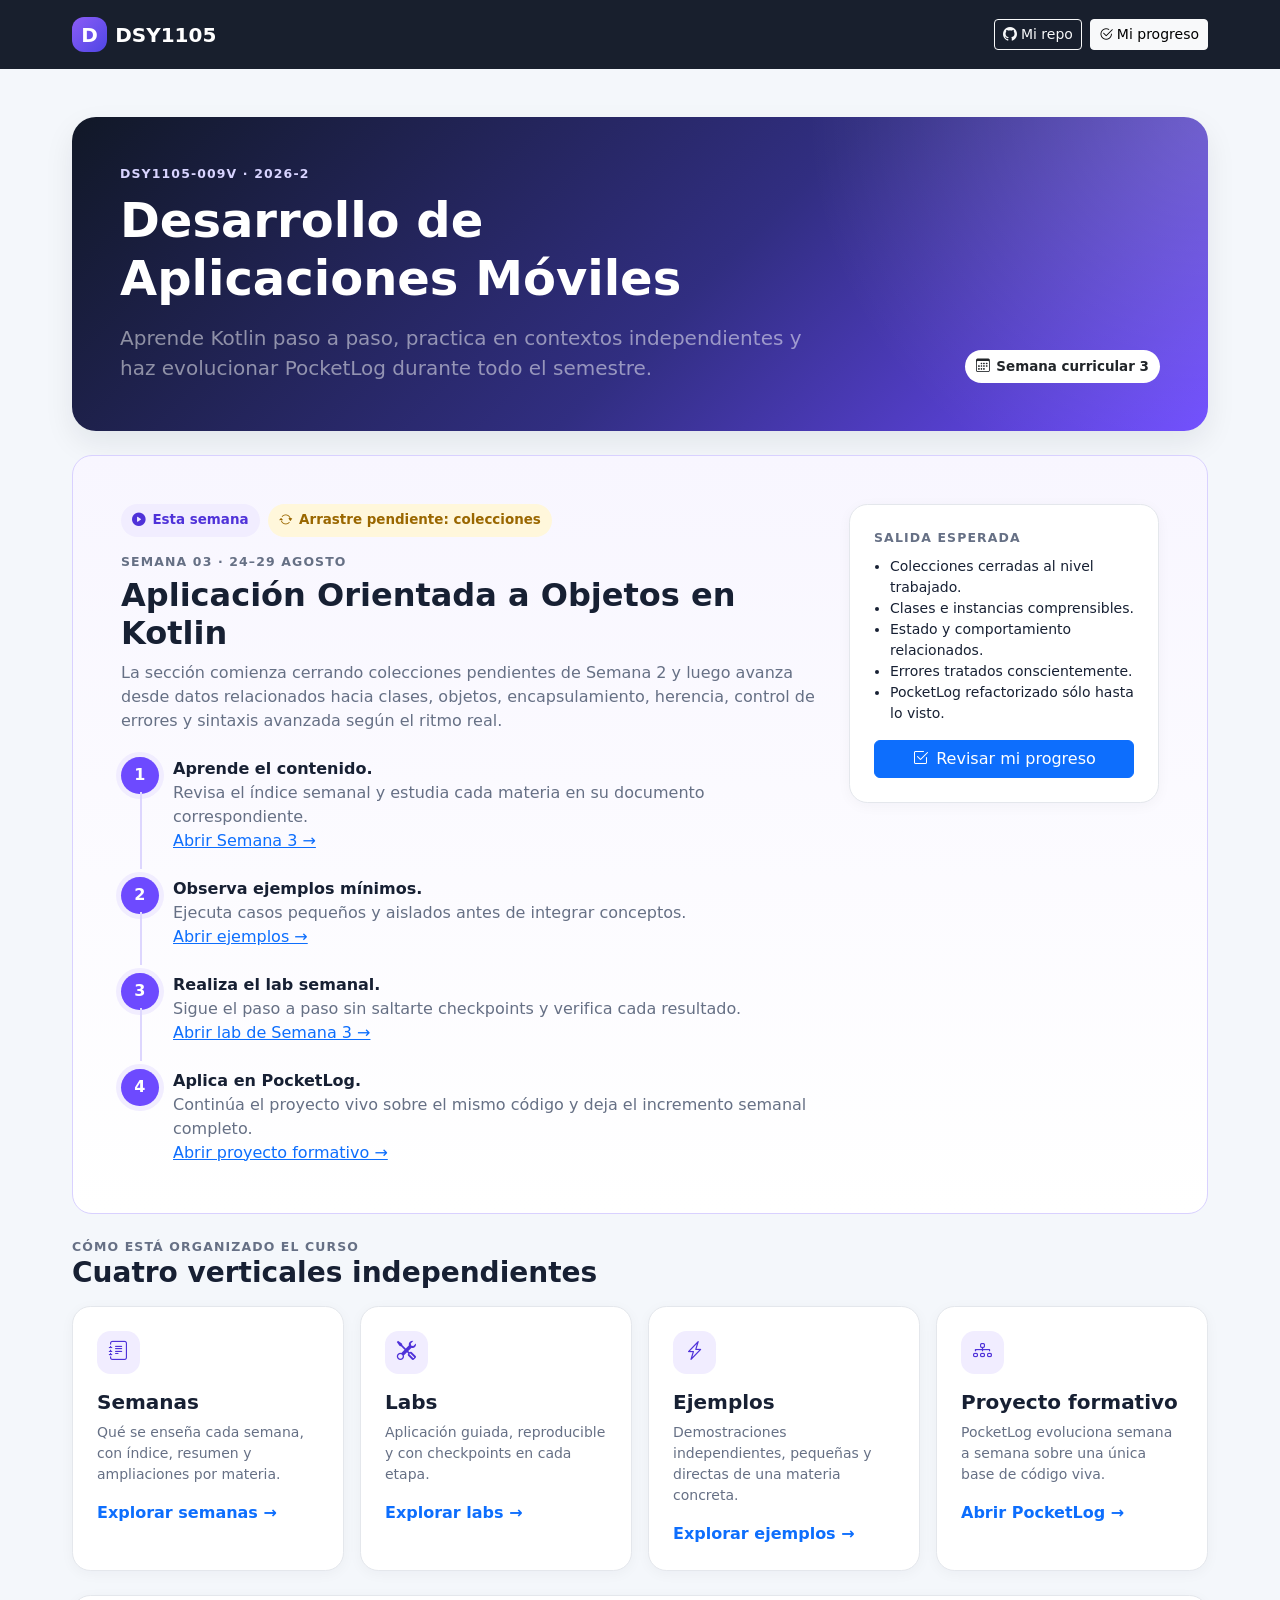
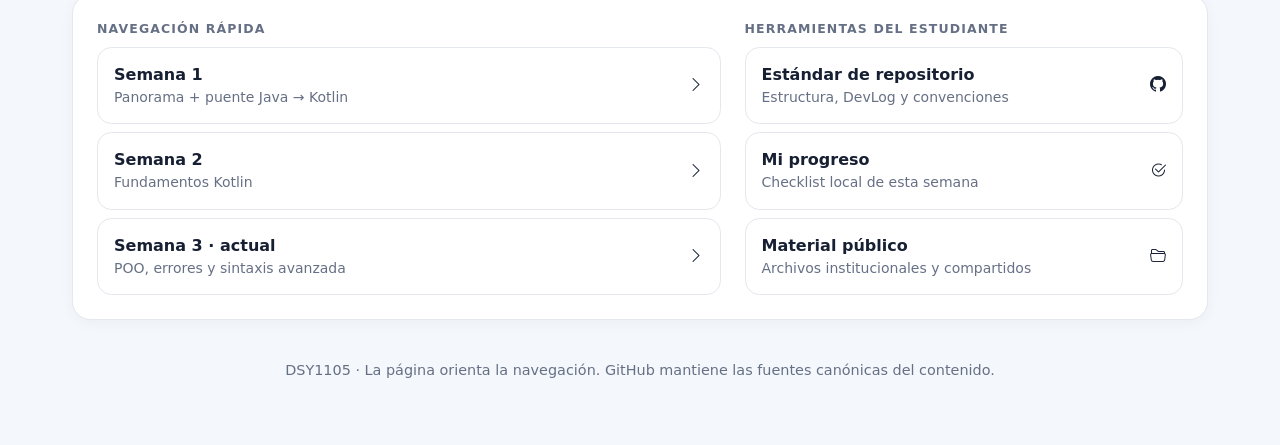
==== index.html @ f56bddeb "chore(pages): prepare static gh-pages deployment" ====
<!doctype html>
<html lang="es">
<head>
  <meta charset="utf-8">
  <meta name="viewport" content="width=device-width,initial-scale=1">
  <title>DSY1105 · Desarrollo de Aplicaciones Móviles</title>
  <link href="https://cdn.jsdelivr.net/npm/bootstrap@5.3.8/dist/css/bootstrap.min.css" rel="stylesheet">
  <link href="https://cdn.jsdelivr.net/npm/bootstrap-icons@1.11.3/font/bootstrap-icons.min.css" rel="stylesheet">
  <link href="styles.css" rel="stylesheet">
</head>
<body>
<nav class="navbar navbar-dark topbar sticky-top">
  <div class="container wrap py-1">
    <a class="navbar-brand d-flex align-items-center gap-2 fw-bold" href="index.html"><span class="brand-mark">D</span><span>DSY1105</span></a>
    <div class="d-flex gap-2">
      <a class="btn btn-sm btn-outline-light" href="repositorio-estudiante.html"><i class="bi bi-github me-1"></i>Mi repo</a>
      <a class="btn btn-sm btn-light" href="progreso.html"><i class="bi bi-check2-circle me-1"></i>Mi progreso</a>
    </div>
  </div>
</nav>
<main class="container wrap py-4 py-md-5">
  <section class="hero p-4 p-md-5 mb-4">
    <div class="eyebrow mb-2">DSY1105-009V · 2026-2</div>
    <div class="row align-items-end g-4">
      <div class="col-lg-8">
        <h1 class="display-5 fw-bold mb-3">Desarrollo de Aplicaciones Móviles</h1>
        <p class="lead text-white-50 mb-0">Aprende Kotlin paso a paso, practica en contextos independientes y haz evolucionar PocketLog durante todo el semestre.</p>
      </div>
      <div class="col-lg-4 text-lg-end">
        <span class="status-pill bg-white text-dark"><i class="bi bi-calendar3"></i>Semana curricular 3</span>
      </div>
    </div>
  </section>

  <section class="week-focus p-4 p-md-5 mb-4">
    <div class="d-flex flex-column flex-lg-row gap-4 justify-content-between">
      <div class="flex-grow-1">
        <div class="d-flex flex-wrap gap-2 mb-3">
          <span class="status-pill status-current"><i class="bi bi-play-circle-fill"></i>Esta semana</span>
          <span class="status-pill status-pending"><i class="bi bi-arrow-repeat"></i>Arrastre pendiente: colecciones</span>
        </div>
        <div class="eyebrow mb-1">Semana 03 · 24–29 agosto</div>
        <h2 class="h2 fw-bold">Aplicación Orientada a Objetos en Kotlin</h2>
        <p class="muted mb-4">La sección comienza cerrando colecciones pendientes de Semana 2 y luego avanza desde datos relacionados hacia clases, objetos, encapsulamiento, herencia, control de errores y sintaxis avanzada según el ritmo real.</p>

        <div class="d-grid gap-4">
          <div class="route-step"><span class="route-number">1</span><strong>Aprende el contenido.</strong><div class="muted">Revisa el índice semanal y estudia cada materia en su documento correspondiente.</div><a href="https://github.com/cmartinezs/DSY1105-DESARROLLO-APLICACIONES-MOVILES-2026-2/tree/master/semanas/semana-03">Abrir Semana 3 →</a></div>
          <div class="route-step"><span class="route-number">2</span><strong>Observa ejemplos mínimos.</strong><div class="muted">Ejecuta casos pequeños y aislados antes de integrar conceptos.</div><a href="https://github.com/cmartinezs/DSY1105-DESARROLLO-APLICACIONES-MOVILES-2026-2/tree/master/examples">Abrir ejemplos →</a></div>
          <div class="route-step"><span class="route-number">3</span><strong>Realiza el lab semanal.</strong><div class="muted">Sigue el paso a paso sin saltarte checkpoints y verifica cada resultado.</div><a href="https://github.com/cmartinezs/DSY1105-DESARROLLO-APLICACIONES-MOVILES-2026-2/tree/master/labs/semana-03-de-datos-a-objetos">Abrir lab de Semana 3 →</a></div>
          <div class="route-step"><span class="route-number">4</span><strong>Aplica en PocketLog.</strong><div class="muted">Continúa el proyecto vivo sobre el mismo código y deja el incremento semanal completo.</div><a href="https://github.com/cmartinezs/DSY1105-DESARROLLO-APLICACIONES-MOVILES-2026-2/tree/master/proyecto-formativo">Abrir proyecto formativo →</a></div>
        </div>
      </div>
      <aside class="surface p-3 p-md-4 align-self-start" style="min-width:min(100%,310px)">
        <div class="eyebrow mb-2">Salida esperada</div>
        <ul class="small ps-3 mb-3">
          <li>Colecciones cerradas al nivel trabajado.</li>
          <li>Clases e instancias comprensibles.</li>
          <li>Estado y comportamiento relacionados.</li>
          <li>Errores tratados conscientemente.</li>
          <li>PocketLog refactorizado sólo hasta lo visto.</li>
        </ul>
        <a class="btn btn-primary w-100" href="progreso.html"><i class="bi bi-check2-square me-2"></i>Revisar mi progreso</a>
      </aside>
    </div>
  </section>

  <section class="mb-4">
    <div class="d-flex justify-content-between align-items-end gap-3 mb-3">
      <div><div class="eyebrow">Cómo está organizado el curso</div><h2 class="h3 fw-bold mb-0">Cuatro verticales independientes</h2></div>
    </div>
    <div class="row g-3">
      <div class="col-md-6 col-xl-3"><article class="surface vertical-card p-4"><div class="icon-tile mb-3"><i class="bi bi-journal-text"></i></div><h3 class="h5 fw-bold">Semanas</h3><p class="muted small">Qué se enseña cada semana, con índice, resumen y ampliaciones por materia.</p><a class="stretched-link text-decoration-none fw-semibold" href="https://github.com/cmartinezs/DSY1105-DESARROLLO-APLICACIONES-MOVILES-2026-2/tree/master/semanas">Explorar semanas →</a></article></div>
      <div class="col-md-6 col-xl-3"><article class="surface vertical-card p-4"><div class="icon-tile mb-3"><i class="bi bi-tools"></i></div><h3 class="h5 fw-bold">Labs</h3><p class="muted small">Aplicación guiada, reproducible y con checkpoints en cada etapa.</p><a class="stretched-link text-decoration-none fw-semibold" href="https://github.com/cmartinezs/DSY1105-DESARROLLO-APLICACIONES-MOVILES-2026-2/tree/master/labs">Explorar labs →</a></article></div>
      <div class="col-md-6 col-xl-3"><article class="surface vertical-card p-4"><div class="icon-tile mb-3"><i class="bi bi-lightning-charge"></i></div><h3 class="h5 fw-bold">Ejemplos</h3><p class="muted small">Demostraciones independientes, pequeñas y directas de una materia concreta.</p><a class="stretched-link text-decoration-none fw-semibold" href="https://github.com/cmartinezs/DSY1105-DESARROLLO-APLICACIONES-MOVILES-2026-2/tree/master/examples">Explorar ejemplos →</a></article></div>
      <div class="col-md-6 col-xl-3"><article class="surface vertical-card p-4"><div class="icon-tile mb-3"><i class="bi bi-diagram-3"></i></div><h3 class="h5 fw-bold">Proyecto formativo</h3><p class="muted small">PocketLog evoluciona semana a semana sobre una única base de código viva.</p><a class="stretched-link text-decoration-none fw-semibold" href="https://github.com/cmartinezs/DSY1105-DESARROLLO-APLICACIONES-MOVILES-2026-2/tree/master/proyecto-formativo">Abrir PocketLog →</a></article></div>
    </div>
  </section>

  <section class="surface p-4 mb-4">
    <div class="row g-4">
      <div class="col-lg-7">
        <div class="eyebrow mb-2">Navegación rápida</div>
        <div class="d-grid gap-2">
          <a class="quick-link" href="https://github.com/cmartinezs/DSY1105-DESARROLLO-APLICACIONES-MOVILES-2026-2/tree/master/semanas/semana-01"><span><strong>Semana 1</strong><span class="muted d-block small">Panorama + puente Java → Kotlin</span></span><i class="bi bi-chevron-right"></i></a>
          <a class="quick-link" href="https://github.com/cmartinezs/DSY1105-DESARROLLO-APLICACIONES-MOVILES-2026-2/tree/master/semanas/semana-02"><span><strong>Semana 2</strong><span class="muted d-block small">Fundamentos Kotlin</span></span><i class="bi bi-chevron-right"></i></a>
          <a class="quick-link" href="https://github.com/cmartinezs/DSY1105-DESARROLLO-APLICACIONES-MOVILES-2026-2/tree/master/semanas/semana-03"><span><strong>Semana 3 · actual</strong><span class="muted d-block small">POO, errores y sintaxis avanzada</span></span><i class="bi bi-chevron-right"></i></a>
        </div>
      </div>
      <div class="col-lg-5">
        <div class="eyebrow mb-2">Herramientas del estudiante</div>
        <div class="d-grid gap-2">
          <a class="quick-link" href="repositorio-estudiante.html"><span><strong>Estándar de repositorio</strong><span class="muted d-block small">Estructura, DevLog y convenciones</span></span><i class="bi bi-github"></i></a>
          <a class="quick-link" href="progreso.html"><span><strong>Mi progreso</strong><span class="muted d-block small">Checklist local de esta semana</span></span><i class="bi bi-check2-circle"></i></a>
          <a class="quick-link" href="https://drive.google.com/drive/folders/1_Ew_IE0InqJbPY0Ggu8p0cHl4Avv3rYs?usp=sharing"><span><strong>Material público</strong><span class="muted d-block small">Archivos institucionales y compartidos</span></span><i class="bi bi-folder2-open"></i></a>
        </div>
      </div>
    </div>
  </section>

  <footer class="text-center footer-note py-3">DSY1105 · La página orienta la navegación. GitHub mantiene las fuentes canónicas del contenido.</footer>
</main>
</body>
</html>
---- styles.css ----
:root{--bg:#f4f7fb;--surface:#ffffff;--surface-soft:#f8fafc;--text:#172033;--muted:#667085;--border:#e4e7ec;--primary:#6d4aff;--primary-2:#4f32d9;--primary-soft:#f1edff;--success:#16794b;--success-soft:#eaf8f1;--warning:#9a6700;--warning-soft:#fff7db;--dark:#111827;--shadow:0 12px 30px rgba(15,23,42,.08)}*{box-sizing:border-box}body{background:var(--bg);color:var(--text);font-family:Inter,system-ui,-apple-system,BlinkMacSystemFont,"Segoe UI",sans-serif}.wrap{max-width:1160px}.topbar{background:rgba(17,24,39,.97);backdrop-filter:blur(12px)}.brand-mark{width:2.2rem;height:2.2rem;border-radius:.75rem;display:inline-grid;place-items:center;background:linear-gradient(135deg,#8b5cf6,#4f46e5);font-weight:800}.hero{background:radial-gradient(circle at top right,rgba(255,255,255,.18),transparent 34%),linear-gradient(135deg,#111827 0%,#312e81 55%,#6d4aff 100%);color:#fff;border-radius:1.5rem;box-shadow:var(--shadow);overflow:hidden}.hero .eyebrow{color:#d8d4ff}.eyebrow{font-size:.78rem;letter-spacing:.09em;text-transform:uppercase;font-weight:800;color:var(--muted)}.muted{color:var(--muted)}.surface{background:var(--surface);border:1px solid var(--border);border-radius:1.15rem;box-shadow:0 3px 14px rgba(15,23,42,.04)}.surface-soft{background:var(--surface-soft);border:1px solid var(--border);border-radius:1rem}.week-focus{border:1px solid #d9d1ff;background:linear-gradient(180deg,#f8f6ff,#fff);border-radius:1.25rem}.status-pill{display:inline-flex;align-items:center;gap:.45rem;border-radius:999px;padding:.4rem .7rem;font-weight:700;font-size:.84rem}.status-current{background:var(--primary-soft);color:var(--primary-2)}.status-ok{background:var(--success-soft);color:var(--success)}.status-pending{background:var(--warning-soft);color:var(--warning)}.vertical-card{height:100%;transition:transform .18s ease,box-shadow .18s ease,border-color .18s ease}.vertical-card:hover{transform:translateY(-3px);box-shadow:var(--shadow);border-color:#cfc6ff}.icon-tile{width:2.7rem;height:2.7rem;border-radius:.85rem;display:grid;place-items:center;background:var(--primary-soft);color:var(--primary-2);font-size:1.2rem}.route-step{position:relative;padding-left:3.25rem}.route-step:not(:last-child):after{content:"";position:absolute;left:1.17rem;top:2.2rem;bottom:-1rem;width:2px;background:#ddd6fe}.route-number{position:absolute;left:0;top:0;width:2.35rem;height:2.35rem;border-radius:50%;display:grid;place-items:center;background:var(--primary);color:#fff;font-weight:800;box-shadow:0 0 0 5px var(--primary-soft)}.quick-link{display:flex;align-items:center;justify-content:space-between;gap:1rem;padding:.95rem 1rem;border:1px solid var(--border);border-radius:.9rem;text-decoration:none;color:var(--text);background:#fff}.quick-link:hover{border-color:#cfc6ff;background:#fbfaff;color:var(--primary-2)}.nav-pills .nav-link{color:#475467;font-weight:700;border-radius:.8rem}.nav-pills .nav-link.active{background:var(--primary)}.accordion-button:not(.collapsed){background:var(--primary-soft);color:var(--primary-2);box-shadow:none}.accordion-button:focus{box-shadow:0 0 0 .2rem rgba(109,74,255,.12)}.tree{background:#111827;color:#e5e7eb;border-radius:1rem;padding:1rem;overflow:auto}.callout{border-left:4px solid var(--primary);background:var(--primary-soft);border-radius:.75rem;padding:1rem}.item{border:1px solid var(--border);border-radius:.9rem;background:#fff}.item.done{opacity:.72}.item.done label{text-decoration:line-through}.progress{height:1rem}.footer-note{font-size:.9rem;color:var(--muted)}@media(max-width:767.98px){.hero{border-radius:1.1rem}.route-step{padding-left:2.85rem}.route-number{width:2.1rem;height:2.1rem}.topbar .navbar-brand{font-size:1rem}}
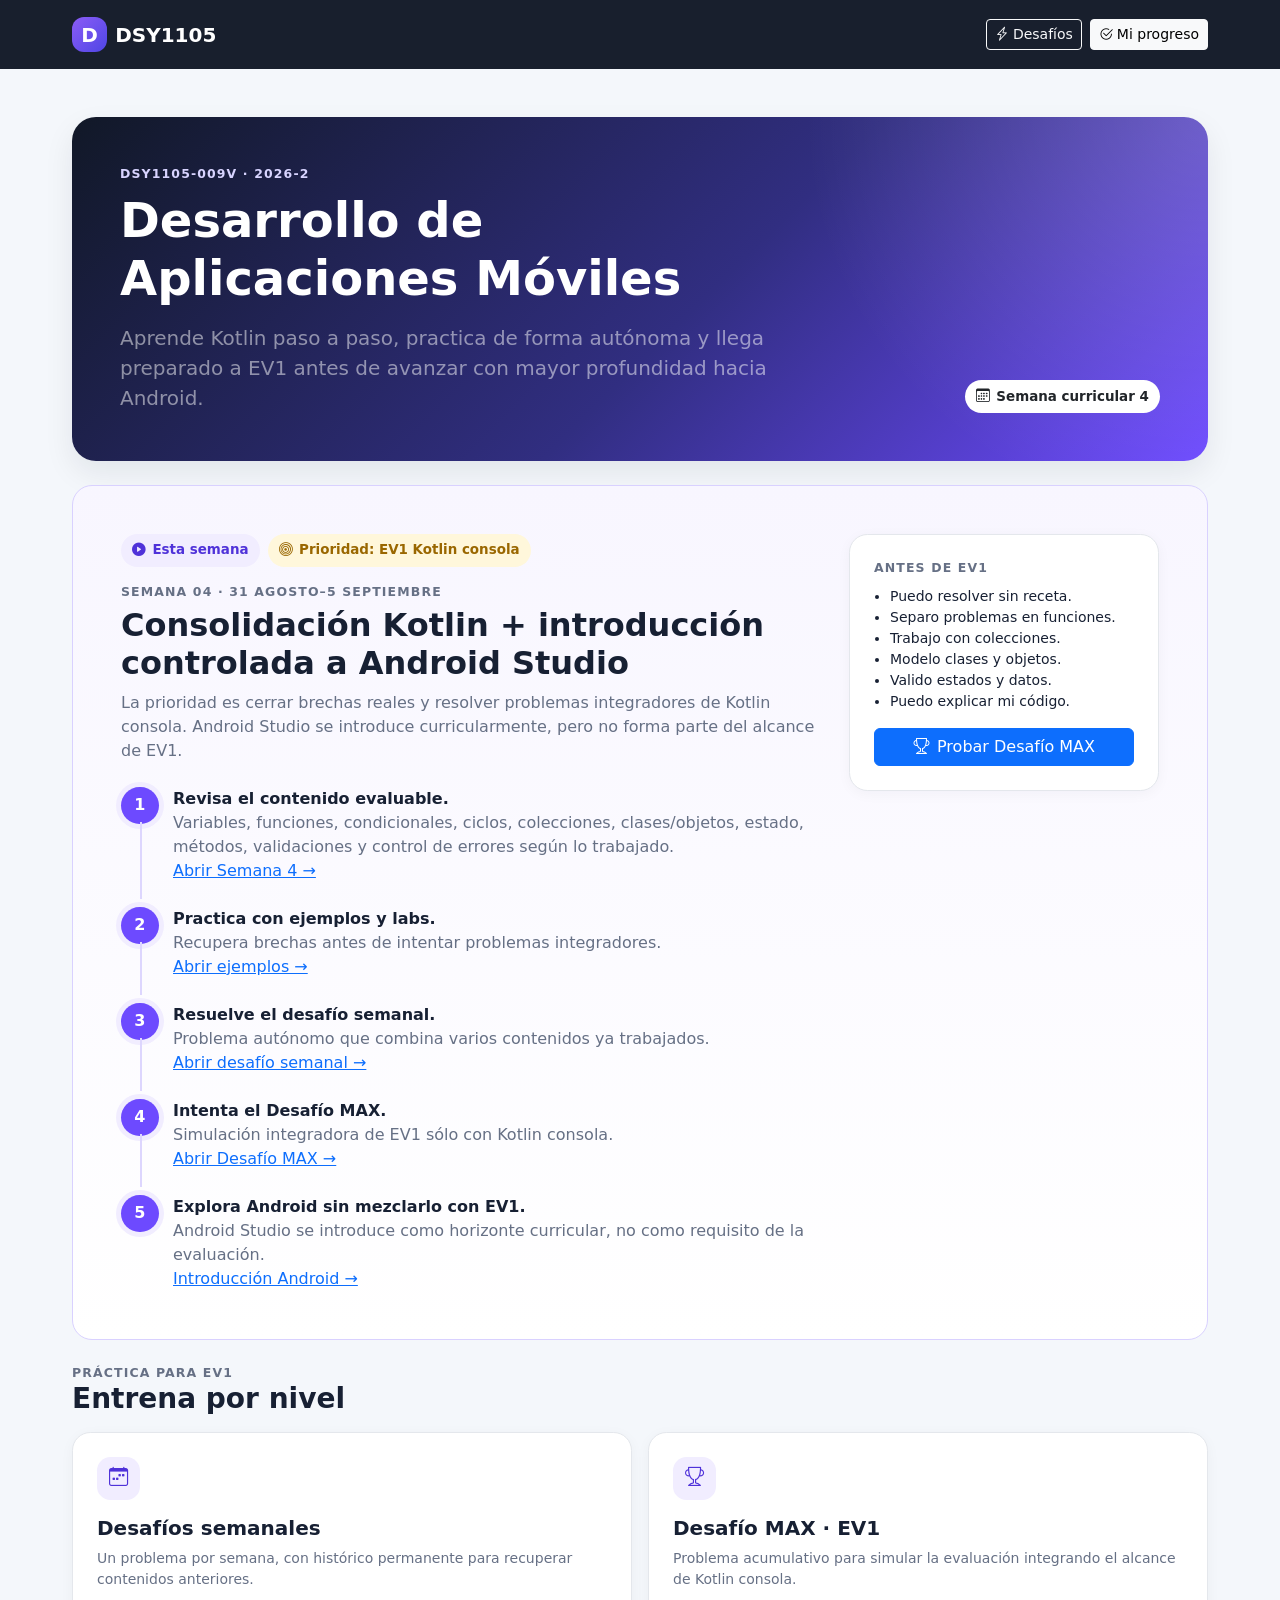
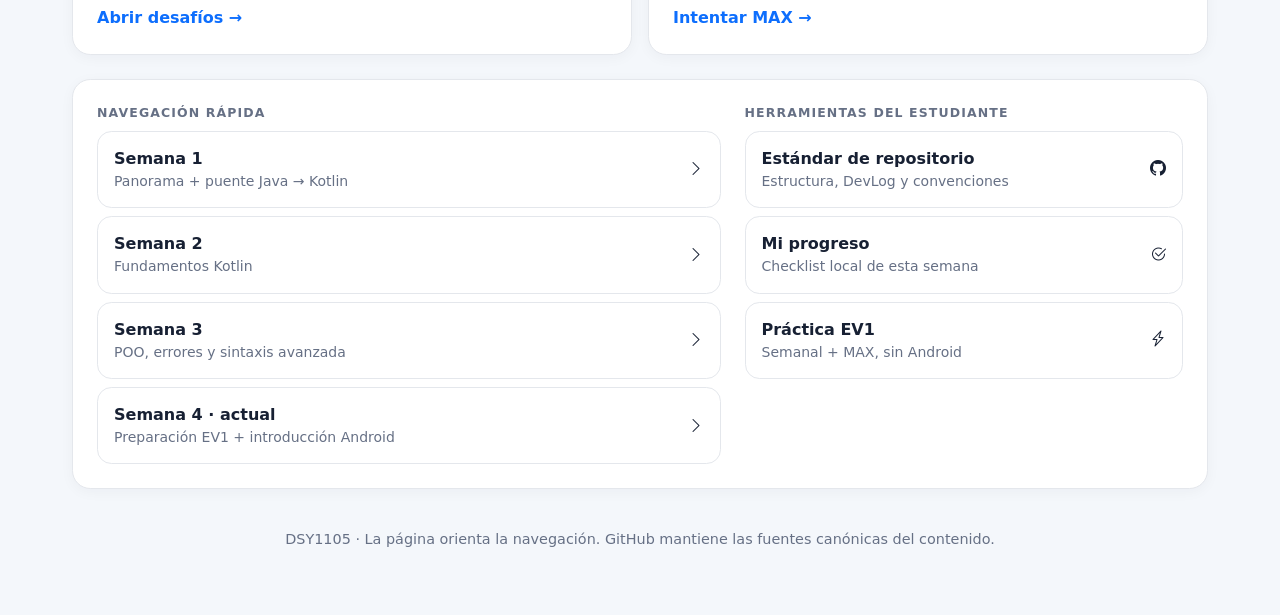
==== commit a11c0817: "feat(pages): actualizar Semana 4 y acceso a desafíos EV1" ====
--- a/index.html
+++ b/index.html
@@ -9,95 +9,14 @@
   <link href="styles.css" rel="stylesheet">
 </head>
 <body>
-<nav class="navbar navbar-dark topbar sticky-top">
-  <div class="container wrap py-1">
-    <a class="navbar-brand d-flex align-items-center gap-2 fw-bold" href="index.html"><span class="brand-mark">D</span><span>DSY1105</span></a>
-    <div class="d-flex gap-2">
-      <a class="btn btn-sm btn-outline-light" href="repositorio-estudiante.html"><i class="bi bi-github me-1"></i>Mi repo</a>
-      <a class="btn btn-sm btn-light" href="progreso.html"><i class="bi bi-check2-circle me-1"></i>Mi progreso</a>
-    </div>
-  </div>
-</nav>
+<nav class="navbar navbar-dark topbar sticky-top"><div class="container wrap py-1"><a class="navbar-brand d-flex align-items-center gap-2 fw-bold" href="index.html"><span class="brand-mark">D</span><span>DSY1105</span></a><div class="d-flex gap-2"><a class="btn btn-sm btn-outline-light" href="desafio-semanal.html"><i class="bi bi-lightning-charge me-1"></i>Desafíos</a><a class="btn btn-sm btn-light" href="progreso.html"><i class="bi bi-check2-circle me-1"></i>Mi progreso</a></div></div></nav>
 <main class="container wrap py-4 py-md-5">
-  <section class="hero p-4 p-md-5 mb-4">
-    <div class="eyebrow mb-2">DSY1105-009V · 2026-2</div>
-    <div class="row align-items-end g-4">
-      <div class="col-lg-8">
-        <h1 class="display-5 fw-bold mb-3">Desarrollo de Aplicaciones Móviles</h1>
-        <p class="lead text-white-50 mb-0">Aprende Kotlin paso a paso, practica en contextos independientes y haz evolucionar PocketLog durante todo el semestre.</p>
-      </div>
-      <div class="col-lg-4 text-lg-end">
-        <span class="status-pill bg-white text-dark"><i class="bi bi-calendar3"></i>Semana curricular 3</span>
-      </div>
-    </div>
-  </section>
+  <section class="hero p-4 p-md-5 mb-4"><div class="eyebrow mb-2">DSY1105-009V · 2026-2</div><div class="row align-items-end g-4"><div class="col-lg-8"><h1 class="display-5 fw-bold mb-3">Desarrollo de Aplicaciones Móviles</h1><p class="lead text-white-50 mb-0">Aprende Kotlin paso a paso, practica de forma autónoma y llega preparado a EV1 antes de avanzar con mayor profundidad hacia Android.</p></div><div class="col-lg-4 text-lg-end"><span class="status-pill bg-white text-dark"><i class="bi bi-calendar3"></i>Semana curricular 4</span></div></div></section>
 
-  <section class="week-focus p-4 p-md-5 mb-4">
-    <div class="d-flex flex-column flex-lg-row gap-4 justify-content-between">
-      <div class="flex-grow-1">
-        <div class="d-flex flex-wrap gap-2 mb-3">
-          <span class="status-pill status-current"><i class="bi bi-play-circle-fill"></i>Esta semana</span>
-          <span class="status-pill status-pending"><i class="bi bi-arrow-repeat"></i>Arrastre pendiente: colecciones</span>
-        </div>
-        <div class="eyebrow mb-1">Semana 03 · 24–29 agosto</div>
-        <h2 class="h2 fw-bold">Aplicación Orientada a Objetos en Kotlin</h2>
-        <p class="muted mb-4">La sección comienza cerrando colecciones pendientes de Semana 2 y luego avanza desde datos relacionados hacia clases, objetos, encapsulamiento, herencia, control de errores y sintaxis avanzada según el ritmo real.</p>
+  <section class="week-focus p-4 p-md-5 mb-4"><div class="d-flex flex-column flex-lg-row gap-4 justify-content-between"><div class="flex-grow-1"><div class="d-flex flex-wrap gap-2 mb-3"><span class="status-pill status-current"><i class="bi bi-play-circle-fill"></i>Esta semana</span><span class="status-pill status-pending"><i class="bi bi-bullseye"></i>Prioridad: EV1 Kotlin consola</span></div><div class="eyebrow mb-1">Semana 04 · 31 agosto–5 septiembre</div><h2 class="h2 fw-bold">Consolidación Kotlin + introducción controlada a Android Studio</h2><p class="muted mb-4">La prioridad es cerrar brechas reales y resolver problemas integradores de Kotlin consola. Android Studio se introduce curricularmente, pero no forma parte del alcance de EV1.</p><div class="d-grid gap-4"><div class="route-step"><span class="route-number">1</span><strong>Revisa el contenido evaluable.</strong><div class="muted">Variables, funciones, condicionales, ciclos, colecciones, clases/objetos, estado, métodos, validaciones y control de errores según lo trabajado.</div><a href="https://github.com/cmartinezs/DSY1105-DESARROLLO-APLICACIONES-MOVILES-2026-2/tree/master/semanas/semana-04">Abrir Semana 4 →</a></div><div class="route-step"><span class="route-number">2</span><strong>Practica con ejemplos y labs.</strong><div class="muted">Recupera brechas antes de intentar problemas integradores.</div><a href="https://github.com/cmartinezs/DSY1105-DESARROLLO-APLICACIONES-MOVILES-2026-2/tree/master/examples">Abrir ejemplos →</a></div><div class="route-step"><span class="route-number">3</span><strong>Resuelve el desafío semanal.</strong><div class="muted">Problema autónomo que combina varios contenidos ya trabajados.</div><a href="desafio-semanal.html">Abrir desafío semanal →</a></div><div class="route-step"><span class="route-number">4</span><strong>Intenta el Desafío MAX.</strong><div class="muted">Simulación integradora de EV1 sólo con Kotlin consola.</div><a href="desafio-max.html">Abrir Desafío MAX →</a></div><div class="route-step"><span class="route-number">5</span><strong>Explora Android sin mezclarlo con EV1.</strong><div class="muted">Android Studio se introduce como horizonte curricular, no como requisito de la evaluación.</div><a href="https://github.com/cmartinezs/DSY1105-DESARROLLO-APLICACIONES-MOVILES-2026-2/blob/master/semanas/semana-04/01-android-studio.md">Introducción Android →</a></div></div></div><aside class="surface p-3 p-md-4 align-self-start" style="min-width:min(100%,310px)"><div class="eyebrow mb-2">Antes de EV1</div><ul class="small ps-3 mb-3"><li>Puedo resolver sin receta.</li><li>Separo problemas en funciones.</li><li>Trabajo con colecciones.</li><li>Modelo clases y objetos.</li><li>Valido estados y datos.</li><li>Puedo explicar mi código.</li></ul><a class="btn btn-primary w-100" href="desafio-max.html"><i class="bi bi-trophy me-2"></i>Probar Desafío MAX</a></aside></div></section>
 
-        <div class="d-grid gap-4">
-          <div class="route-step"><span class="route-number">1</span><strong>Aprende el contenido.</strong><div class="muted">Revisa el índice semanal y estudia cada materia en su documento correspondiente.</div><a href="https://github.com/cmartinezs/DSY1105-DESARROLLO-APLICACIONES-MOVILES-2026-2/tree/master/semanas/semana-03">Abrir Semana 3 →</a></div>
-          <div class="route-step"><span class="route-number">2</span><strong>Observa ejemplos mínimos.</strong><div class="muted">Ejecuta casos pequeños y aislados antes de integrar conceptos.</div><a href="https://github.com/cmartinezs/DSY1105-DESARROLLO-APLICACIONES-MOVILES-2026-2/tree/master/examples">Abrir ejemplos →</a></div>
-          <div class="route-step"><span class="route-number">3</span><strong>Realiza el lab semanal.</strong><div class="muted">Sigue el paso a paso sin saltarte checkpoints y verifica cada resultado.</div><a href="https://github.com/cmartinezs/DSY1105-DESARROLLO-APLICACIONES-MOVILES-2026-2/tree/master/labs/semana-03-de-datos-a-objetos">Abrir lab de Semana 3 →</a></div>
-          <div class="route-step"><span class="route-number">4</span><strong>Aplica en PocketLog.</strong><div class="muted">Continúa el proyecto vivo sobre el mismo código y deja el incremento semanal completo.</div><a href="https://github.com/cmartinezs/DSY1105-DESARROLLO-APLICACIONES-MOVILES-2026-2/tree/master/proyecto-formativo">Abrir proyecto formativo →</a></div>
-        </div>
-      </div>
-      <aside class="surface p-3 p-md-4 align-self-start" style="min-width:min(100%,310px)">
-        <div class="eyebrow mb-2">Salida esperada</div>
-        <ul class="small ps-3 mb-3">
-          <li>Colecciones cerradas al nivel trabajado.</li>
-          <li>Clases e instancias comprensibles.</li>
-          <li>Estado y comportamiento relacionados.</li>
-          <li>Errores tratados conscientemente.</li>
-          <li>PocketLog refactorizado sólo hasta lo visto.</li>
-        </ul>
-        <a class="btn btn-primary w-100" href="progreso.html"><i class="bi bi-check2-square me-2"></i>Revisar mi progreso</a>
-      </aside>
-    </div>
-  </section>
+  <section class="mb-4"><div class="d-flex justify-content-between align-items-end gap-3 mb-3"><div><div class="eyebrow">Práctica para EV1</div><h2 class="h3 fw-bold mb-0">Entrena por nivel</h2></div></div><div class="row g-3"><div class="col-md-6"><article class="surface vertical-card p-4"><div class="icon-tile mb-3"><i class="bi bi-calendar-week"></i></div><h3 class="h5 fw-bold">Desafíos semanales</h3><p class="muted small">Un problema por semana, con histórico permanente para recuperar contenidos anteriores.</p><a class="stretched-link text-decoration-none fw-semibold" href="desafio-semanal.html">Abrir desafíos →</a></article></div><div class="col-md-6"><article class="surface vertical-card p-4"><div class="icon-tile mb-3"><i class="bi bi-trophy"></i></div><h3 class="h5 fw-bold">Desafío MAX · EV1</h3><p class="muted small">Problema acumulativo para simular la evaluación integrando el alcance de Kotlin consola.</p><a class="stretched-link text-decoration-none fw-semibold" href="desafio-max.html">Intentar MAX →</a></article></div></div></section>
 
-  <section class="mb-4">
-    <div class="d-flex justify-content-between align-items-end gap-3 mb-3">
-      <div><div class="eyebrow">Cómo está organizado el curso</div><h2 class="h3 fw-bold mb-0">Cuatro verticales independientes</h2></div>
-    </div>
-    <div class="row g-3">
-      <div class="col-md-6 col-xl-3"><article class="surface vertical-card p-4"><div class="icon-tile mb-3"><i class="bi bi-journal-text"></i></div><h3 class="h5 fw-bold">Semanas</h3><p class="muted small">Qué se enseña cada semana, con índice, resumen y ampliaciones por materia.</p><a class="stretched-link text-decoration-none fw-semibold" href="https://github.com/cmartinezs/DSY1105-DESARROLLO-APLICACIONES-MOVILES-2026-2/tree/master/semanas">Explorar semanas →</a></article></div>
-      <div class="col-md-6 col-xl-3"><article class="surface vertical-card p-4"><div class="icon-tile mb-3"><i class="bi bi-tools"></i></div><h3 class="h5 fw-bold">Labs</h3><p class="muted small">Aplicación guiada, reproducible y con checkpoints en cada etapa.</p><a class="stretched-link text-decoration-none fw-semibold" href="https://github.com/cmartinezs/DSY1105-DESARROLLO-APLICACIONES-MOVILES-2026-2/tree/master/labs">Explorar labs →</a></article></div>
-      <div class="col-md-6 col-xl-3"><article class="surface vertical-card p-4"><div class="icon-tile mb-3"><i class="bi bi-lightning-charge"></i></div><h3 class="h5 fw-bold">Ejemplos</h3><p class="muted small">Demostraciones independientes, pequeñas y directas de una materia concreta.</p><a class="stretched-link text-decoration-none fw-semibold" href="https://github.com/cmartinezs/DSY1105-DESARROLLO-APLICACIONES-MOVILES-2026-2/tree/master/examples">Explorar ejemplos →</a></article></div>
-      <div class="col-md-6 col-xl-3"><article class="surface vertical-card p-4"><div class="icon-tile mb-3"><i class="bi bi-diagram-3"></i></div><h3 class="h5 fw-bold">Proyecto formativo</h3><p class="muted small">PocketLog evoluciona semana a semana sobre una única base de código viva.</p><a class="stretched-link text-decoration-none fw-semibold" href="https://github.com/cmartinezs/DSY1105-DESARROLLO-APLICACIONES-MOVILES-2026-2/tree/master/proyecto-formativo">Abrir PocketLog →</a></article></div>
-    </div>
-  </section>
-
-  <section class="surface p-4 mb-4">
-    <div class="row g-4">
-      <div class="col-lg-7">
-        <div class="eyebrow mb-2">Navegación rápida</div>
-        <div class="d-grid gap-2">
-          <a class="quick-link" href="https://github.com/cmartinezs/DSY1105-DESARROLLO-APLICACIONES-MOVILES-2026-2/tree/master/semanas/semana-01"><span><strong>Semana 1</strong><span class="muted d-block small">Panorama + puente Java → Kotlin</span></span><i class="bi bi-chevron-right"></i></a>
-          <a class="quick-link" href="https://github.com/cmartinezs/DSY1105-DESARROLLO-APLICACIONES-MOVILES-2026-2/tree/master/semanas/semana-02"><span><strong>Semana 2</strong><span class="muted d-block small">Fundamentos Kotlin</span></span><i class="bi bi-chevron-right"></i></a>
-          <a class="quick-link" href="https://github.com/cmartinezs/DSY1105-DESARROLLO-APLICACIONES-MOVILES-2026-2/tree/master/semanas/semana-03"><span><strong>Semana 3 · actual</strong><span class="muted d-block small">POO, errores y sintaxis avanzada</span></span><i class="bi bi-chevron-right"></i></a>
-        </div>
-      </div>
-      <div class="col-lg-5">
-        <div class="eyebrow mb-2">Herramientas del estudiante</div>
-        <div class="d-grid gap-2">
-          <a class="quick-link" href="repositorio-estudiante.html"><span><strong>Estándar de repositorio</strong><span class="muted d-block small">Estructura, DevLog y convenciones</span></span><i class="bi bi-github"></i></a>
-          <a class="quick-link" href="progreso.html"><span><strong>Mi progreso</strong><span class="muted d-block small">Checklist local de esta semana</span></span><i class="bi bi-check2-circle"></i></a>
-          <a class="quick-link" href="https://drive.google.com/drive/folders/1_Ew_IE0InqJbPY0Ggu8p0cHl4Avv3rYs?usp=sharing"><span><strong>Material público</strong><span class="muted d-block small">Archivos institucionales y compartidos</span></span><i class="bi bi-folder2-open"></i></a>
-        </div>
-      </div>
-    </div>
-  </section>
-
+  <section class="surface p-4 mb-4"><div class="row g-4"><div class="col-lg-7"><div class="eyebrow mb-2">Navegación rápida</div><div class="d-grid gap-2"><a class="quick-link" href="https://github.com/cmartinezs/DSY1105-DESARROLLO-APLICACIONES-MOVILES-2026-2/tree/master/semanas/semana-01"><span><strong>Semana 1</strong><span class="muted d-block small">Panorama + puente Java → Kotlin</span></span><i class="bi bi-chevron-right"></i></a><a class="quick-link" href="https://github.com/cmartinezs/DSY1105-DESARROLLO-APLICACIONES-MOVILES-2026-2/tree/master/semanas/semana-02"><span><strong>Semana 2</strong><span class="muted d-block small">Fundamentos Kotlin</span></span><i class="bi bi-chevron-right"></i></a><a class="quick-link" href="https://github.com/cmartinezs/DSY1105-DESARROLLO-APLICACIONES-MOVILES-2026-2/tree/master/semanas/semana-03"><span><strong>Semana 3</strong><span class="muted d-block small">POO, errores y sintaxis avanzada</span></span><i class="bi bi-chevron-right"></i></a><a class="quick-link" href="https://github.com/cmartinezs/DSY1105-DESARROLLO-APLICACIONES-MOVILES-2026-2/tree/master/semanas/semana-04"><span><strong>Semana 4 · actual</strong><span class="muted d-block small">Preparación EV1 + introducción Android</span></span><i class="bi bi-chevron-right"></i></a></div></div><div class="col-lg-5"><div class="eyebrow mb-2">Herramientas del estudiante</div><div class="d-grid gap-2"><a class="quick-link" href="repositorio-estudiante.html"><span><strong>Estándar de repositorio</strong><span class="muted d-block small">Estructura, DevLog y convenciones</span></span><i class="bi bi-github"></i></a><a class="quick-link" href="progreso.html"><span><strong>Mi progreso</strong><span class="muted d-block small">Checklist local de esta semana</span></span><i class="bi bi-check2-circle"></i></a><a class="quick-link" href="desafio-semanal.html"><span><strong>Práctica EV1</strong><span class="muted d-block small">Semanal + MAX, sin Android</span></span><i class="bi bi-lightning-charge"></i></a></div></div></div></section>
   <footer class="text-center footer-note py-3">DSY1105 · La página orienta la navegación. GitHub mantiene las fuentes canónicas del contenido.</footer>
-</main>
-</body>
-</html>+</main></body></html>
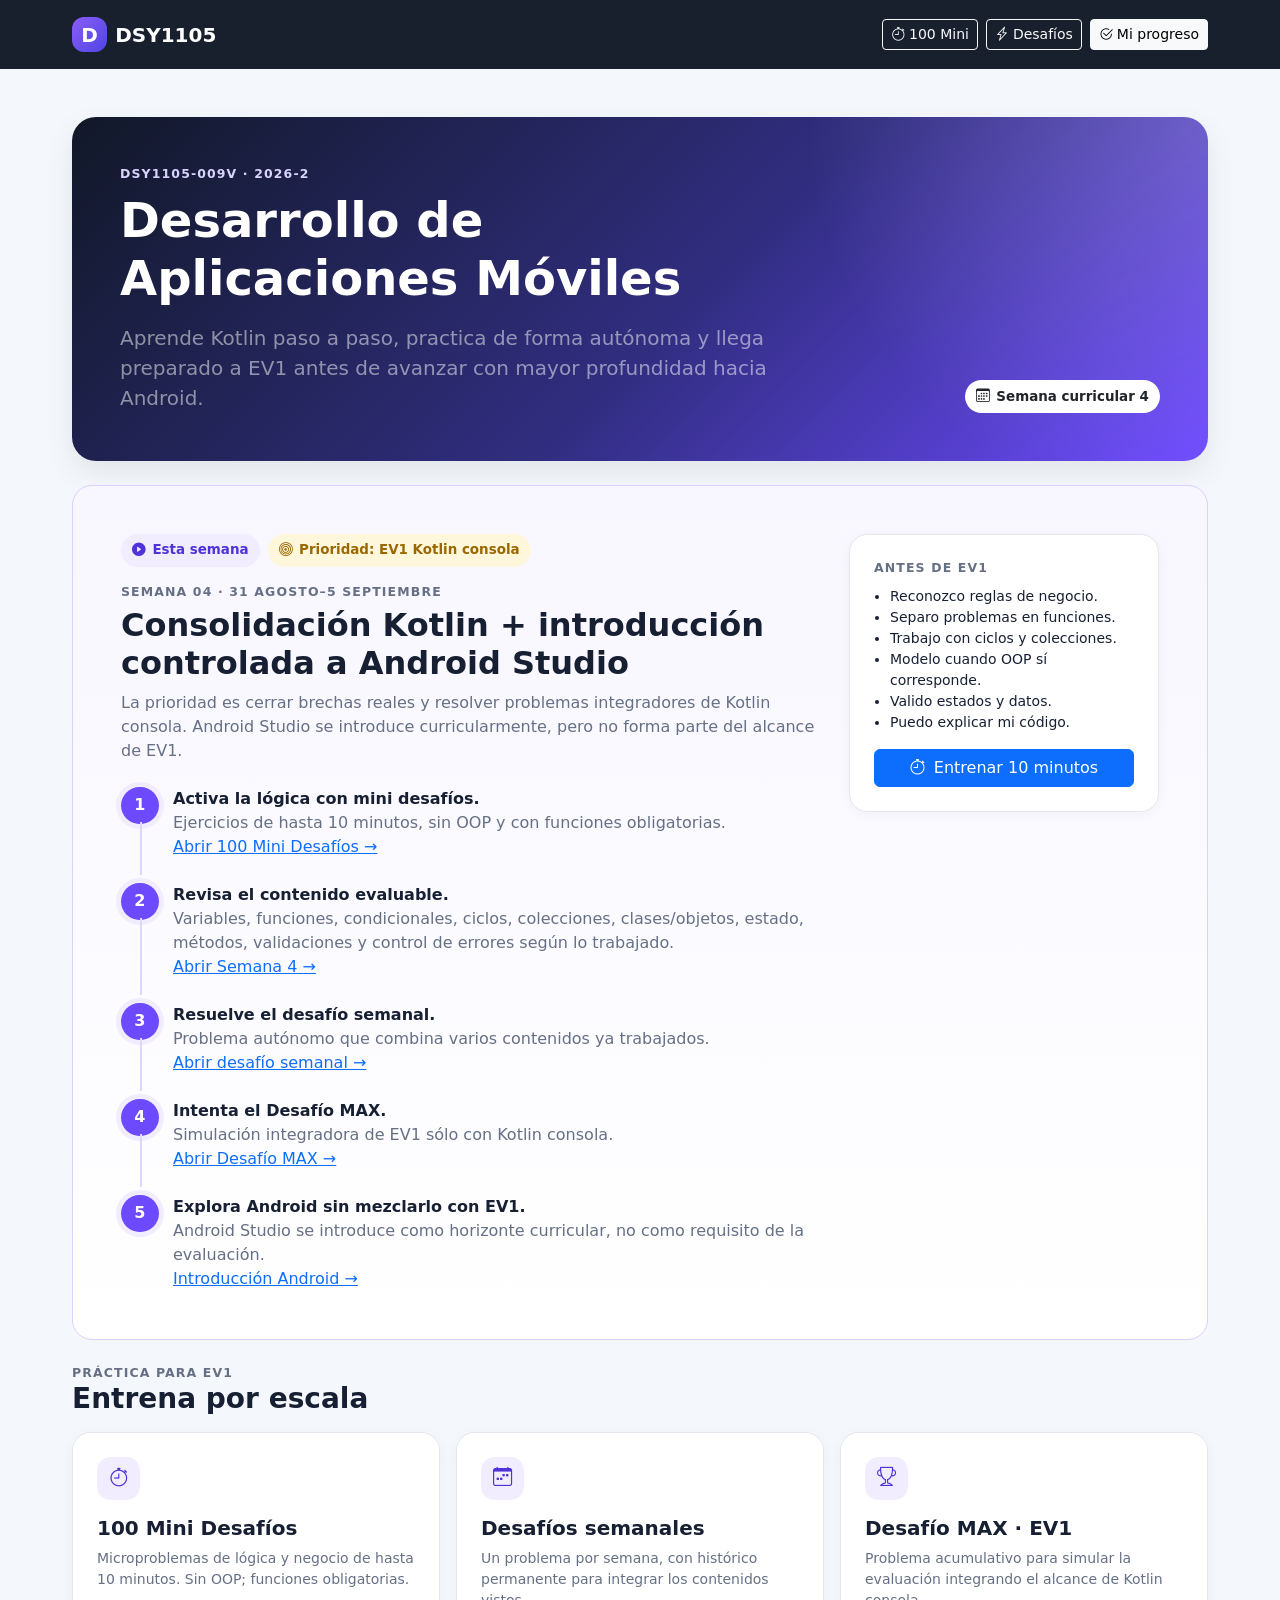
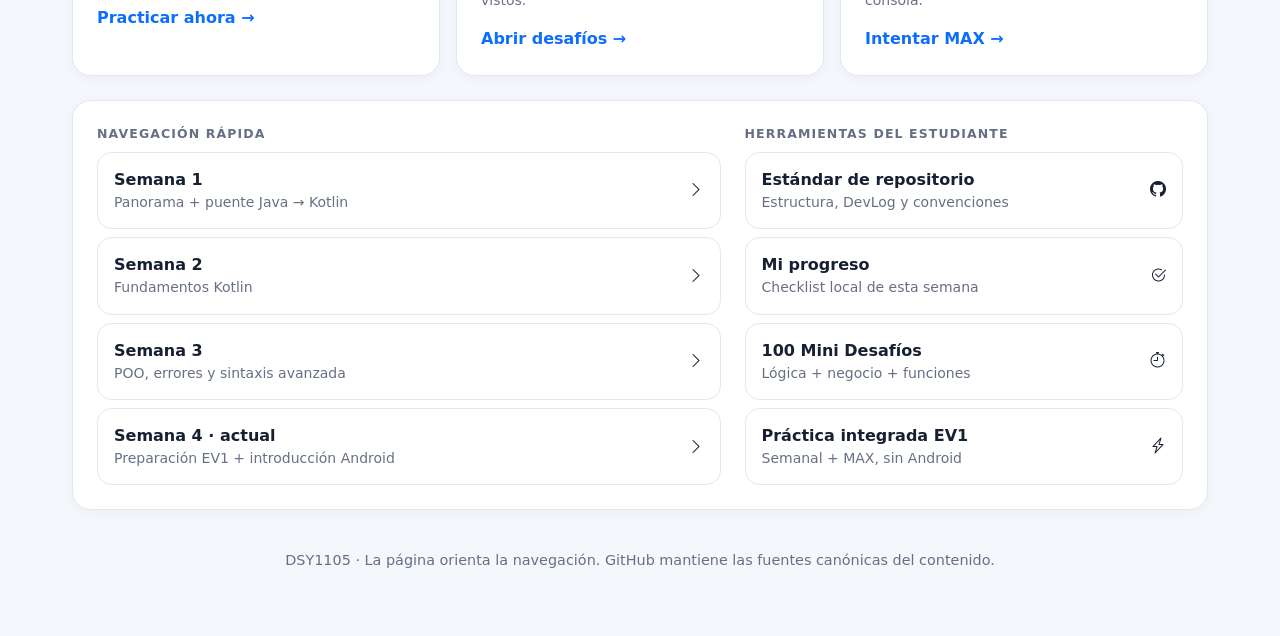
==== commit cc1bfc90: "feat(pages): surface 100 Kotlin mini challenges" ====
--- a/index.html
+++ b/index.html
@@ -1,22 +1 @@
-<!doctype html>
-<html lang="es">
-<head>
-  <meta charset="utf-8">
-  <meta name="viewport" content="width=device-width,initial-scale=1">
-  <title>DSY1105 · Desarrollo de Aplicaciones Móviles</title>
-  <link href="https://cdn.jsdelivr.net/npm/bootstrap@5.3.8/dist/css/bootstrap.min.css" rel="stylesheet">
-  <link href="https://cdn.jsdelivr.net/npm/bootstrap-icons@1.11.3/font/bootstrap-icons.min.css" rel="stylesheet">
-  <link href="styles.css" rel="stylesheet">
-</head>
-<body>
-<nav class="navbar navbar-dark topbar sticky-top"><div class="container wrap py-1"><a class="navbar-brand d-flex align-items-center gap-2 fw-bold" href="index.html"><span class="brand-mark">D</span><span>DSY1105</span></a><div class="d-flex gap-2"><a class="btn btn-sm btn-outline-light" href="desafio-semanal.html"><i class="bi bi-lightning-charge me-1"></i>Desafíos</a><a class="btn btn-sm btn-light" href="progreso.html"><i class="bi bi-check2-circle me-1"></i>Mi progreso</a></div></div></nav>
-<main class="container wrap py-4 py-md-5">
-  <section class="hero p-4 p-md-5 mb-4"><div class="eyebrow mb-2">DSY1105-009V · 2026-2</div><div class="row align-items-end g-4"><div class="col-lg-8"><h1 class="display-5 fw-bold mb-3">Desarrollo de Aplicaciones Móviles</h1><p class="lead text-white-50 mb-0">Aprende Kotlin paso a paso, practica de forma autónoma y llega preparado a EV1 antes de avanzar con mayor profundidad hacia Android.</p></div><div class="col-lg-4 text-lg-end"><span class="status-pill bg-white text-dark"><i class="bi bi-calendar3"></i>Semana curricular 4</span></div></div></section>
-
-  <section class="week-focus p-4 p-md-5 mb-4"><div class="d-flex flex-column flex-lg-row gap-4 justify-content-between"><div class="flex-grow-1"><div class="d-flex flex-wrap gap-2 mb-3"><span class="status-pill status-current"><i class="bi bi-play-circle-fill"></i>Esta semana</span><span class="status-pill status-pending"><i class="bi bi-bullseye"></i>Prioridad: EV1 Kotlin consola</span></div><div class="eyebrow mb-1">Semana 04 · 31 agosto–5 septiembre</div><h2 class="h2 fw-bold">Consolidación Kotlin + introducción controlada a Android Studio</h2><p class="muted mb-4">La prioridad es cerrar brechas reales y resolver problemas integradores de Kotlin consola. Android Studio se introduce curricularmente, pero no forma parte del alcance de EV1.</p><div class="d-grid gap-4"><div class="route-step"><span class="route-number">1</span><strong>Revisa el contenido evaluable.</strong><div class="muted">Variables, funciones, condicionales, ciclos, colecciones, clases/objetos, estado, métodos, validaciones y control de errores según lo trabajado.</div><a href="https://github.com/cmartinezs/DSY1105-DESARROLLO-APLICACIONES-MOVILES-2026-2/tree/master/semanas/semana-04">Abrir Semana 4 →</a></div><div class="route-step"><span class="route-number">2</span><strong>Practica con ejemplos y labs.</strong><div class="muted">Recupera brechas antes de intentar problemas integradores.</div><a href="https://github.com/cmartinezs/DSY1105-DESARROLLO-APLICACIONES-MOVILES-2026-2/tree/master/examples">Abrir ejemplos →</a></div><div class="route-step"><span class="route-number">3</span><strong>Resuelve el desafío semanal.</strong><div class="muted">Problema autónomo que combina varios contenidos ya trabajados.</div><a href="desafio-semanal.html">Abrir desafío semanal →</a></div><div class="route-step"><span class="route-number">4</span><strong>Intenta el Desafío MAX.</strong><div class="muted">Simulación integradora de EV1 sólo con Kotlin consola.</div><a href="desafio-max.html">Abrir Desafío MAX →</a></div><div class="route-step"><span class="route-number">5</span><strong>Explora Android sin mezclarlo con EV1.</strong><div class="muted">Android Studio se introduce como horizonte curricular, no como requisito de la evaluación.</div><a href="https://github.com/cmartinezs/DSY1105-DESARROLLO-APLICACIONES-MOVILES-2026-2/blob/master/semanas/semana-04/01-android-studio.md">Introducción Android →</a></div></div></div><aside class="surface p-3 p-md-4 align-self-start" style="min-width:min(100%,310px)"><div class="eyebrow mb-2">Antes de EV1</div><ul class="small ps-3 mb-3"><li>Puedo resolver sin receta.</li><li>Separo problemas en funciones.</li><li>Trabajo con colecciones.</li><li>Modelo clases y objetos.</li><li>Valido estados y datos.</li><li>Puedo explicar mi código.</li></ul><a class="btn btn-primary w-100" href="desafio-max.html"><i class="bi bi-trophy me-2"></i>Probar Desafío MAX</a></aside></div></section>
-
-  <section class="mb-4"><div class="d-flex justify-content-between align-items-end gap-3 mb-3"><div><div class="eyebrow">Práctica para EV1</div><h2 class="h3 fw-bold mb-0">Entrena por nivel</h2></div></div><div class="row g-3"><div class="col-md-6"><article class="surface vertical-card p-4"><div class="icon-tile mb-3"><i class="bi bi-calendar-week"></i></div><h3 class="h5 fw-bold">Desafíos semanales</h3><p class="muted small">Un problema por semana, con histórico permanente para recuperar contenidos anteriores.</p><a class="stretched-link text-decoration-none fw-semibold" href="desafio-semanal.html">Abrir desafíos →</a></article></div><div class="col-md-6"><article class="surface vertical-card p-4"><div class="icon-tile mb-3"><i class="bi bi-trophy"></i></div><h3 class="h5 fw-bold">Desafío MAX · EV1</h3><p class="muted small">Problema acumulativo para simular la evaluación integrando el alcance de Kotlin consola.</p><a class="stretched-link text-decoration-none fw-semibold" href="desafio-max.html">Intentar MAX →</a></article></div></div></section>
-
-  <section class="surface p-4 mb-4"><div class="row g-4"><div class="col-lg-7"><div class="eyebrow mb-2">Navegación rápida</div><div class="d-grid gap-2"><a class="quick-link" href="https://github.com/cmartinezs/DSY1105-DESARROLLO-APLICACIONES-MOVILES-2026-2/tree/master/semanas/semana-01"><span><strong>Semana 1</strong><span class="muted d-block small">Panorama + puente Java → Kotlin</span></span><i class="bi bi-chevron-right"></i></a><a class="quick-link" href="https://github.com/cmartinezs/DSY1105-DESARROLLO-APLICACIONES-MOVILES-2026-2/tree/master/semanas/semana-02"><span><strong>Semana 2</strong><span class="muted d-block small">Fundamentos Kotlin</span></span><i class="bi bi-chevron-right"></i></a><a class="quick-link" href="https://github.com/cmartinezs/DSY1105-DESARROLLO-APLICACIONES-MOVILES-2026-2/tree/master/semanas/semana-03"><span><strong>Semana 3</strong><span class="muted d-block small">POO, errores y sintaxis avanzada</span></span><i class="bi bi-chevron-right"></i></a><a class="quick-link" href="https://github.com/cmartinezs/DSY1105-DESARROLLO-APLICACIONES-MOVILES-2026-2/tree/master/semanas/semana-04"><span><strong>Semana 4 · actual</strong><span class="muted d-block small">Preparación EV1 + introducción Android</span></span><i class="bi bi-chevron-right"></i></a></div></div><div class="col-lg-5"><div class="eyebrow mb-2">Herramientas del estudiante</div><div class="d-grid gap-2"><a class="quick-link" href="repositorio-estudiante.html"><span><strong>Estándar de repositorio</strong><span class="muted d-block small">Estructura, DevLog y convenciones</span></span><i class="bi bi-github"></i></a><a class="quick-link" href="progreso.html"><span><strong>Mi progreso</strong><span class="muted d-block small">Checklist local de esta semana</span></span><i class="bi bi-check2-circle"></i></a><a class="quick-link" href="desafio-semanal.html"><span><strong>Práctica EV1</strong><span class="muted d-block small">Semanal + MAX, sin Android</span></span><i class="bi bi-lightning-charge"></i></a></div></div></div></section>
-  <footer class="text-center footer-note py-3">DSY1105 · La página orienta la navegación. GitHub mantiene las fuentes canónicas del contenido.</footer>
-</main></body></html>+<!doctype html><html lang="es"><head><meta charset="utf-8"><meta name="viewport" content="width=device-width,initial-scale=1"><title>DSY1105 · Desarrollo de Aplicaciones Móviles</title><link href="https://cdn.jsdelivr.net/npm/bootstrap@5.3.8/dist/css/bootstrap.min.css" rel="stylesheet"><link href="https://cdn.jsdelivr.net/npm/bootstrap-icons@1.11.3/font/bootstrap-icons.min.css" rel="stylesheet"><link href="styles.css" rel="stylesheet"></head><body><nav class="navbar navbar-dark topbar sticky-top"><div class="container wrap py-1"><a class="navbar-brand d-flex align-items-center gap-2 fw-bold" href="index.html"><span class="brand-mark">D</span><span>DSY1105</span></a><div class="d-flex gap-2"><a class="btn btn-sm btn-outline-light" href="desafio-100-kotlin.html"><i class="bi bi-stopwatch me-1"></i>100 Mini</a><a class="btn btn-sm btn-outline-light" href="desafio-semanal.html"><i class="bi bi-lightning-charge me-1"></i>Desafíos</a><a class="btn btn-sm btn-light" href="progreso.html"><i class="bi bi-check2-circle me-1"></i>Mi progreso</a></div></div></nav><main class="container wrap py-4 py-md-5"><section class="hero p-4 p-md-5 mb-4"><div class="eyebrow mb-2">DSY1105-009V · 2026-2</div><div class="row align-items-end g-4"><div class="col-lg-8"><h1 class="display-5 fw-bold mb-3">Desarrollo de Aplicaciones Móviles</h1><p class="lead text-white-50 mb-0">Aprende Kotlin paso a paso, practica de forma autónoma y llega preparado a EV1 antes de avanzar con mayor profundidad hacia Android.</p></div><div class="col-lg-4 text-lg-end"><span class="status-pill bg-white text-dark"><i class="bi bi-calendar3"></i>Semana curricular 4</span></div></div></section><section class="week-focus p-4 p-md-5 mb-4"><div class="d-flex flex-column flex-lg-row gap-4 justify-content-between"><div class="flex-grow-1"><div class="d-flex flex-wrap gap-2 mb-3"><span class="status-pill status-current"><i class="bi bi-play-circle-fill"></i>Esta semana</span><span class="status-pill status-pending"><i class="bi bi-bullseye"></i>Prioridad: EV1 Kotlin consola</span></div><div class="eyebrow mb-1">Semana 04 · 31 agosto–5 septiembre</div><h2 class="h2 fw-bold">Consolidación Kotlin + introducción controlada a Android Studio</h2><p class="muted mb-4">La prioridad es cerrar brechas reales y resolver problemas integradores de Kotlin consola. Android Studio se introduce curricularmente, pero no forma parte del alcance de EV1.</p><div class="d-grid gap-4"><div class="route-step"><span class="route-number">1</span><strong>Activa la lógica con mini desafíos.</strong><div class="muted">Ejercicios de hasta 10 minutos, sin OOP y con funciones obligatorias.</div><a href="desafio-100-kotlin.html">Abrir 100 Mini Desafíos →</a></div><div class="route-step"><span class="route-number">2</span><strong>Revisa el contenido evaluable.</strong><div class="muted">Variables, funciones, condicionales, ciclos, colecciones, clases/objetos, estado, métodos, validaciones y control de errores según lo trabajado.</div><a href="https://github.com/cmartinezs/DSY1105-DESARROLLO-APLICACIONES-MOVILES-2026-2/tree/master/semanas/semana-04">Abrir Semana 4 →</a></div><div class="route-step"><span class="route-number">3</span><strong>Resuelve el desafío semanal.</strong><div class="muted">Problema autónomo que combina varios contenidos ya trabajados.</div><a href="desafio-semanal.html">Abrir desafío semanal →</a></div><div class="route-step"><span class="route-number">4</span><strong>Intenta el Desafío MAX.</strong><div class="muted">Simulación integradora de EV1 sólo con Kotlin consola.</div><a href="desafio-max.html">Abrir Desafío MAX →</a></div><div class="route-step"><span class="route-number">5</span><strong>Explora Android sin mezclarlo con EV1.</strong><div class="muted">Android Studio se introduce como horizonte curricular, no como requisito de la evaluación.</div><a href="https://github.com/cmartinezs/DSY1105-DESARROLLO-APLICACIONES-MOVILES-2026-2/blob/master/semanas/semana-04/01-android-studio.md">Introducción Android →</a></div></div></div><aside class="surface p-3 p-md-4 align-self-start" style="min-width:min(100%,310px)"><div class="eyebrow mb-2">Antes de EV1</div><ul class="small ps-3 mb-3"><li>Reconozco reglas de negocio.</li><li>Separo problemas en funciones.</li><li>Trabajo con ciclos y colecciones.</li><li>Modelo cuando OOP sí corresponde.</li><li>Valido estados y datos.</li><li>Puedo explicar mi código.</li></ul><a class="btn btn-primary w-100" href="desafio-100-kotlin.html"><i class="bi bi-stopwatch me-2"></i>Entrenar 10 minutos</a></aside></div></section><section class="mb-4"><div class="d-flex justify-content-between align-items-end gap-3 mb-3"><div><div class="eyebrow">Práctica para EV1</div><h2 class="h3 fw-bold mb-0">Entrena por escala</h2></div></div><div class="row g-3"><div class="col-md-4"><article class="surface vertical-card p-4"><div class="icon-tile mb-3"><i class="bi bi-stopwatch"></i></div><h3 class="h5 fw-bold">100 Mini Desafíos</h3><p class="muted small">Microproblemas de lógica y negocio de hasta 10 minutos. Sin OOP; funciones obligatorias.</p><a class="stretched-link text-decoration-none fw-semibold" href="desafio-100-kotlin.html">Practicar ahora →</a></article></div><div class="col-md-4"><article class="surface vertical-card p-4"><div class="icon-tile mb-3"><i class="bi bi-calendar-week"></i></div><h3 class="h5 fw-bold">Desafíos semanales</h3><p class="muted small">Un problema por semana, con histórico permanente para integrar los contenidos vistos.</p><a class="stretched-link text-decoration-none fw-semibold" href="desafio-semanal.html">Abrir desafíos →</a></article></div><div class="col-md-4"><article class="surface vertical-card p-4"><div class="icon-tile mb-3"><i class="bi bi-trophy"></i></div><h3 class="h5 fw-bold">Desafío MAX · EV1</h3><p class="muted small">Problema acumulativo para simular la evaluación integrando el alcance de Kotlin consola.</p><a class="stretched-link text-decoration-none fw-semibold" href="desafio-max.html">Intentar MAX →</a></article></div></div></section><section class="surface p-4 mb-4"><div class="row g-4"><div class="col-lg-7"><div class="eyebrow mb-2">Navegación rápida</div><div class="d-grid gap-2"><a class="quick-link" href="https://github.com/cmartinezs/DSY1105-DESARROLLO-APLICACIONES-MOVILES-2026-2/tree/master/semanas/semana-01"><span><strong>Semana 1</strong><span class="muted d-block small">Panorama + puente Java → Kotlin</span></span><i class="bi bi-chevron-right"></i></a><a class="quick-link" href="https://github.com/cmartinezs/DSY1105-DESARROLLO-APLICACIONES-MOVILES-2026-2/tree/master/semanas/semana-02"><span><strong>Semana 2</strong><span class="muted d-block small">Fundamentos Kotlin</span></span><i class="bi bi-chevron-right"></i></a><a class="quick-link" href="https://github.com/cmartinezs/DSY1105-DESARROLLO-APLICACIONES-MOVILES-2026-2/tree/master/semanas/semana-03"><span><strong>Semana 3</strong><span class="muted d-block small">POO, errores y sintaxis avanzada</span></span><i class="bi bi-chevron-right"></i></a><a class="quick-link" href="https://github.com/cmartinezs/DSY1105-DESARROLLO-APLICACIONES-MOVILES-2026-2/tree/master/semanas/semana-04"><span><strong>Semana 4 · actual</strong><span class="muted d-block small">Preparación EV1 + introducción Android</span></span><i class="bi bi-chevron-right"></i></a></div></div><div class="col-lg-5"><div class="eyebrow mb-2">Herramientas del estudiante</div><div class="d-grid gap-2"><a class="quick-link" href="repositorio-estudiante.html"><span><strong>Estándar de repositorio</strong><span class="muted d-block small">Estructura, DevLog y convenciones</span></span><i class="bi bi-github"></i></a><a class="quick-link" href="progreso.html"><span><strong>Mi progreso</strong><span class="muted d-block small">Checklist local de esta semana</span></span><i class="bi bi-check2-circle"></i></a><a class="quick-link" href="desafio-100-kotlin.html"><span><strong>100 Mini Desafíos</strong><span class="muted d-block small">Lógica + negocio + funciones</span></span><i class="bi bi-stopwatch"></i></a><a class="quick-link" href="desafio-semanal.html"><span><strong>Práctica integrada EV1</strong><span class="muted d-block small">Semanal + MAX, sin Android</span></span><i class="bi bi-lightning-charge"></i></a></div></div></div></section><footer class="text-center footer-note py-3">DSY1105 · La página orienta la navegación. GitHub mantiene las fuentes canónicas del contenido.</footer></main></body></html>
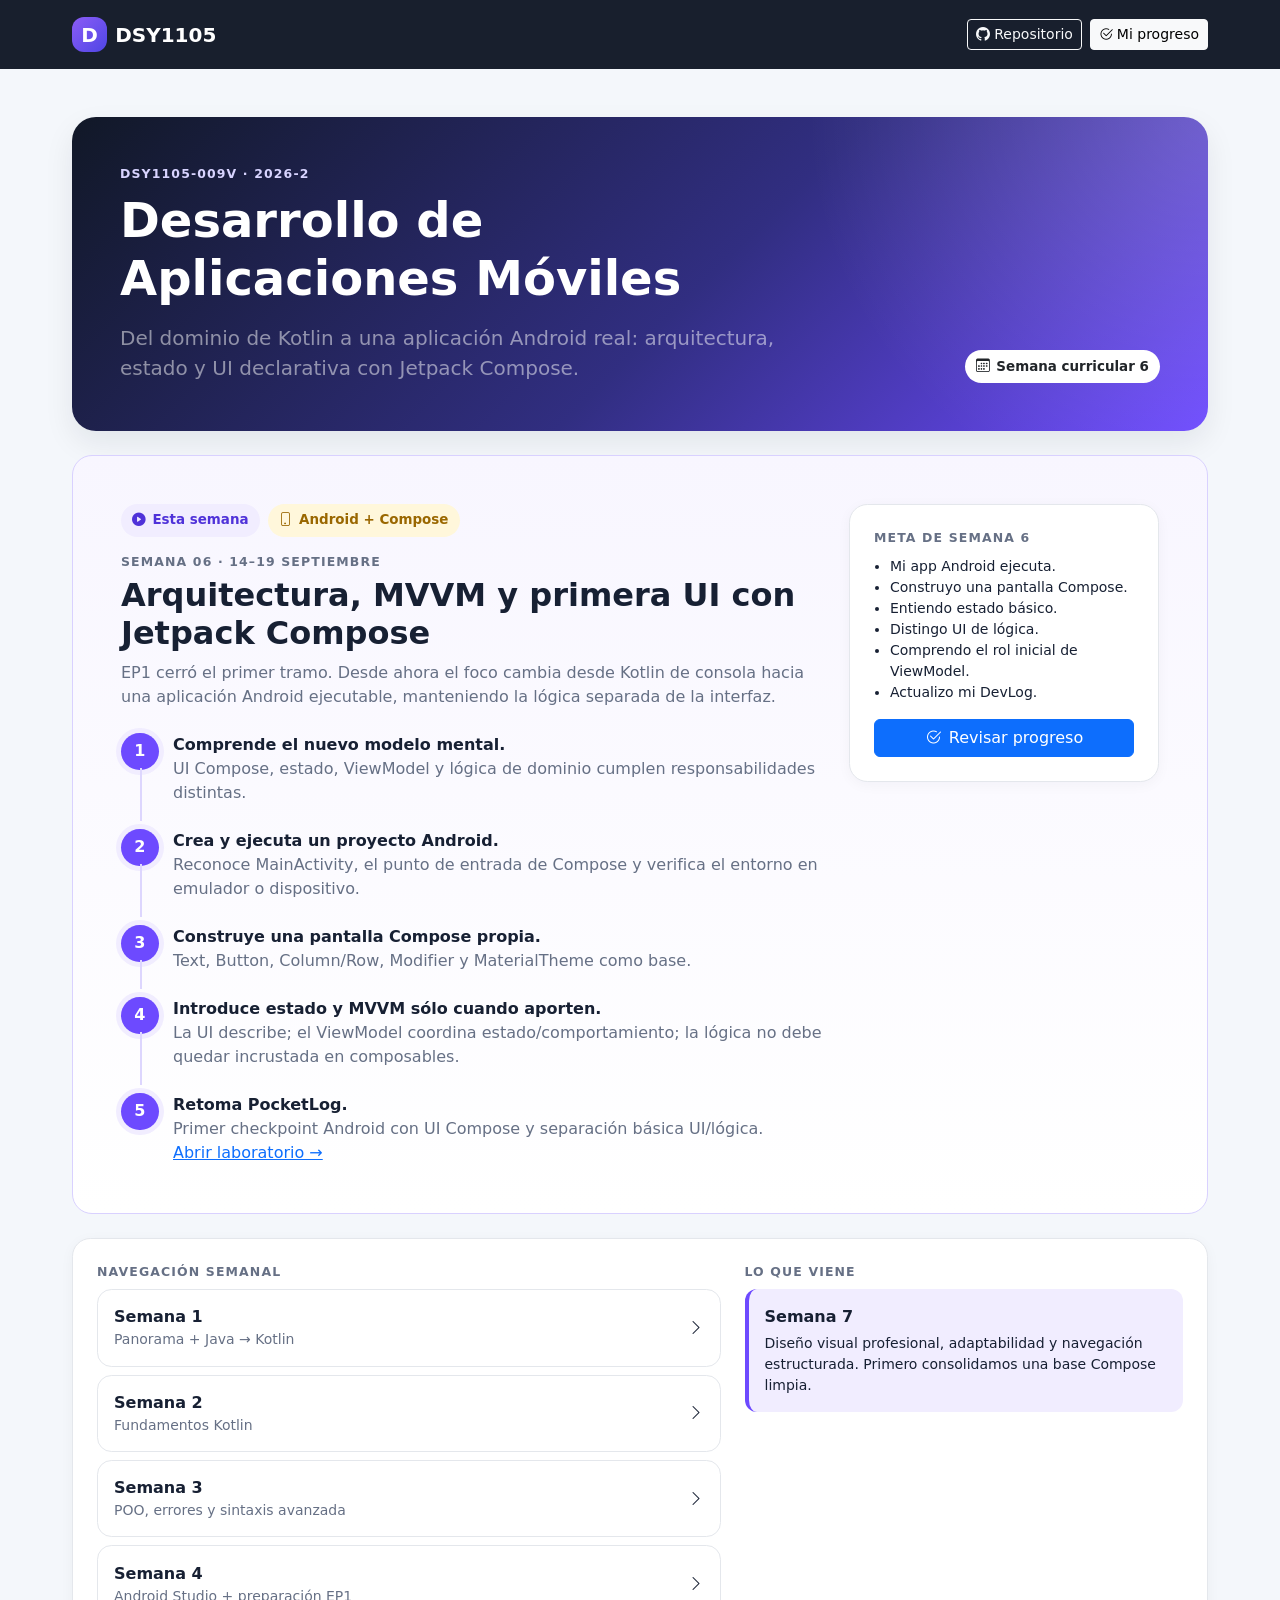
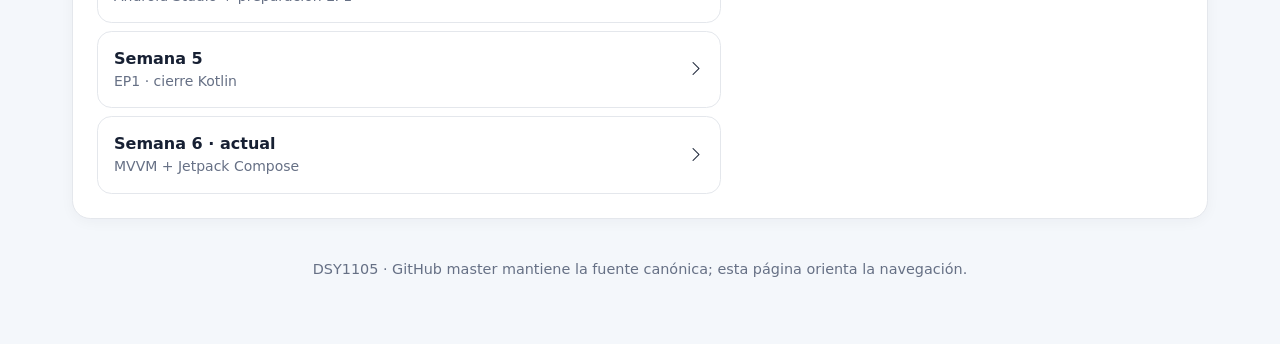
==== commit 6ad8225f: "site: publish DSY1105 week 06 focus" ====
--- a/index.html
+++ b/index.html
@@ -1 +1 @@
-<!doctype html><html lang="es"><head><meta charset="utf-8"><meta name="viewport" content="width=device-width,initial-scale=1"><title>DSY1105 · Desarrollo de Aplicaciones Móviles</title><link href="https://cdn.jsdelivr.net/npm/bootstrap@5.3.8/dist/css/bootstrap.min.css" rel="stylesheet"><link href="https://cdn.jsdelivr.net/npm/bootstrap-icons@1.11.3/font/bootstrap-icons.min.css" rel="stylesheet"><link href="styles.css" rel="stylesheet"></head><body><nav class="navbar navbar-dark topbar sticky-top"><div class="container wrap py-1"><a class="navbar-brand d-flex align-items-center gap-2 fw-bold" href="index.html"><span class="brand-mark">D</span><span>DSY1105</span></a><div class="d-flex gap-2"><a class="btn btn-sm btn-outline-light" href="desafio-100-kotlin.html"><i class="bi bi-stopwatch me-1"></i>100 Mini</a><a class="btn btn-sm btn-outline-light" href="desafio-semanal.html"><i class="bi bi-lightning-charge me-1"></i>Desafíos</a><a class="btn btn-sm btn-light" href="progreso.html"><i class="bi bi-check2-circle me-1"></i>Mi progreso</a></div></div></nav><main class="container wrap py-4 py-md-5"><section class="hero p-4 p-md-5 mb-4"><div class="eyebrow mb-2">DSY1105-009V · 2026-2</div><div class="row align-items-end g-4"><div class="col-lg-8"><h1 class="display-5 fw-bold mb-3">Desarrollo de Aplicaciones Móviles</h1><p class="lead text-white-50 mb-0">Aprende Kotlin paso a paso, practica de forma autónoma y llega preparado a EV1 antes de avanzar con mayor profundidad hacia Android.</p></div><div class="col-lg-4 text-lg-end"><span class="status-pill bg-white text-dark"><i class="bi bi-calendar3"></i>Semana curricular 4</span></div></div></section><section class="week-focus p-4 p-md-5 mb-4"><div class="d-flex flex-column flex-lg-row gap-4 justify-content-between"><div class="flex-grow-1"><div class="d-flex flex-wrap gap-2 mb-3"><span class="status-pill status-current"><i class="bi bi-play-circle-fill"></i>Esta semana</span><span class="status-pill status-pending"><i class="bi bi-bullseye"></i>Prioridad: EV1 Kotlin consola</span></div><div class="eyebrow mb-1">Semana 04 · 31 agosto–5 septiembre</div><h2 class="h2 fw-bold">Consolidación Kotlin + introducción controlada a Android Studio</h2><p class="muted mb-4">La prioridad es cerrar brechas reales y resolver problemas integradores de Kotlin consola. Android Studio se introduce curricularmente, pero no forma parte del alcance de EV1.</p><div class="d-grid gap-4"><div class="route-step"><span class="route-number">1</span><strong>Activa la lógica con mini desafíos.</strong><div class="muted">Ejercicios de hasta 10 minutos, sin OOP y con funciones obligatorias.</div><a href="desafio-100-kotlin.html">Abrir 100 Mini Desafíos →</a></div><div class="route-step"><span class="route-number">2</span><strong>Revisa el contenido evaluable.</strong><div class="muted">Variables, funciones, condicionales, ciclos, colecciones, clases/objetos, estado, métodos, validaciones y control de errores según lo trabajado.</div><a href="https://github.com/cmartinezs/DSY1105-DESARROLLO-APLICACIONES-MOVILES-2026-2/tree/master/semanas/semana-04">Abrir Semana 4 →</a></div><div class="route-step"><span class="route-number">3</span><strong>Resuelve el desafío semanal.</strong><div class="muted">Problema autónomo que combina varios contenidos ya trabajados.</div><a href="desafio-semanal.html">Abrir desafío semanal →</a></div><div class="route-step"><span class="route-number">4</span><strong>Intenta el Desafío MAX.</strong><div class="muted">Simulación integradora de EV1 sólo con Kotlin consola.</div><a href="desafio-max.html">Abrir Desafío MAX →</a></div><div class="route-step"><span class="route-number">5</span><strong>Explora Android sin mezclarlo con EV1.</strong><div class="muted">Android Studio se introduce como horizonte curricular, no como requisito de la evaluación.</div><a href="https://github.com/cmartinezs/DSY1105-DESARROLLO-APLICACIONES-MOVILES-2026-2/blob/master/semanas/semana-04/01-android-studio.md">Introducción Android →</a></div></div></div><aside class="surface p-3 p-md-4 align-self-start" style="min-width:min(100%,310px)"><div class="eyebrow mb-2">Antes de EV1</div><ul class="small ps-3 mb-3"><li>Reconozco reglas de negocio.</li><li>Separo problemas en funciones.</li><li>Trabajo con ciclos y colecciones.</li><li>Modelo cuando OOP sí corresponde.</li><li>Valido estados y datos.</li><li>Puedo explicar mi código.</li></ul><a class="btn btn-primary w-100" href="desafio-100-kotlin.html"><i class="bi bi-stopwatch me-2"></i>Entrenar 10 minutos</a></aside></div></section><section class="mb-4"><div class="d-flex justify-content-between align-items-end gap-3 mb-3"><div><div class="eyebrow">Práctica para EV1</div><h2 class="h3 fw-bold mb-0">Entrena por escala</h2></div></div><div class="row g-3"><div class="col-md-4"><article class="surface vertical-card p-4"><div class="icon-tile mb-3"><i class="bi bi-stopwatch"></i></div><h3 class="h5 fw-bold">100 Mini Desafíos</h3><p class="muted small">Microproblemas de lógica y negocio de hasta 10 minutos. Sin OOP; funciones obligatorias.</p><a class="stretched-link text-decoration-none fw-semibold" href="desafio-100-kotlin.html">Practicar ahora →</a></article></div><div class="col-md-4"><article class="surface vertical-card p-4"><div class="icon-tile mb-3"><i class="bi bi-calendar-week"></i></div><h3 class="h5 fw-bold">Desafíos semanales</h3><p class="muted small">Un problema por semana, con histórico permanente para integrar los contenidos vistos.</p><a class="stretched-link text-decoration-none fw-semibold" href="desafio-semanal.html">Abrir desafíos →</a></article></div><div class="col-md-4"><article class="surface vertical-card p-4"><div class="icon-tile mb-3"><i class="bi bi-trophy"></i></div><h3 class="h5 fw-bold">Desafío MAX · EV1</h3><p class="muted small">Problema acumulativo para simular la evaluación integrando el alcance de Kotlin consola.</p><a class="stretched-link text-decoration-none fw-semibold" href="desafio-max.html">Intentar MAX →</a></article></div></div></section><section class="surface p-4 mb-4"><div class="row g-4"><div class="col-lg-7"><div class="eyebrow mb-2">Navegación rápida</div><div class="d-grid gap-2"><a class="quick-link" href="https://github.com/cmartinezs/DSY1105-DESARROLLO-APLICACIONES-MOVILES-2026-2/tree/master/semanas/semana-01"><span><strong>Semana 1</strong><span class="muted d-block small">Panorama + puente Java → Kotlin</span></span><i class="bi bi-chevron-right"></i></a><a class="quick-link" href="https://github.com/cmartinezs/DSY1105-DESARROLLO-APLICACIONES-MOVILES-2026-2/tree/master/semanas/semana-02"><span><strong>Semana 2</strong><span class="muted d-block small">Fundamentos Kotlin</span></span><i class="bi bi-chevron-right"></i></a><a class="quick-link" href="https://github.com/cmartinezs/DSY1105-DESARROLLO-APLICACIONES-MOVILES-2026-2/tree/master/semanas/semana-03"><span><strong>Semana 3</strong><span class="muted d-block small">POO, errores y sintaxis avanzada</span></span><i class="bi bi-chevron-right"></i></a><a class="quick-link" href="https://github.com/cmartinezs/DSY1105-DESARROLLO-APLICACIONES-MOVILES-2026-2/tree/master/semanas/semana-04"><span><strong>Semana 4 · actual</strong><span class="muted d-block small">Preparación EV1 + introducción Android</span></span><i class="bi bi-chevron-right"></i></a></div></div><div class="col-lg-5"><div class="eyebrow mb-2">Herramientas del estudiante</div><div class="d-grid gap-2"><a class="quick-link" href="repositorio-estudiante.html"><span><strong>Estándar de repositorio</strong><span class="muted d-block small">Estructura, DevLog y convenciones</span></span><i class="bi bi-github"></i></a><a class="quick-link" href="progreso.html"><span><strong>Mi progreso</strong><span class="muted d-block small">Checklist local de esta semana</span></span><i class="bi bi-check2-circle"></i></a><a class="quick-link" href="desafio-100-kotlin.html"><span><strong>100 Mini Desafíos</strong><span class="muted d-block small">Lógica + negocio + funciones</span></span><i class="bi bi-stopwatch"></i></a><a class="quick-link" href="desafio-semanal.html"><span><strong>Práctica integrada EV1</strong><span class="muted d-block small">Semanal + MAX, sin Android</span></span><i class="bi bi-lightning-charge"></i></a></div></div></div></section><footer class="text-center footer-note py-3">DSY1105 · La página orienta la navegación. GitHub mantiene las fuentes canónicas del contenido.</footer></main></body></html>+<!doctype html><html lang="es"><head><meta charset="utf-8"><meta name="viewport" content="width=device-width,initial-scale=1"><title>DSY1105 · Desarrollo de Aplicaciones Móviles</title><link href="https://cdn.jsdelivr.net/npm/bootstrap@5.3.8/dist/css/bootstrap.min.css" rel="stylesheet"><link href="https://cdn.jsdelivr.net/npm/bootstrap-icons@1.11.3/font/bootstrap-icons.min.css" rel="stylesheet"><link href="styles.css" rel="stylesheet"></head><body><nav class="navbar navbar-dark topbar sticky-top"><div class="container wrap py-1"><a class="navbar-brand d-flex align-items-center gap-2 fw-bold" href="index.html"><span class="brand-mark">D</span><span>DSY1105</span></a><div class="d-flex gap-2"><a class="btn btn-sm btn-outline-light" href="repositorio-estudiante.html"><i class="bi bi-github me-1"></i>Repositorio</a><a class="btn btn-sm btn-light" href="progreso.html"><i class="bi bi-check2-circle me-1"></i>Mi progreso</a></div></div></nav><main class="container wrap py-4 py-md-5"><section class="hero p-4 p-md-5 mb-4"><div class="eyebrow mb-2">DSY1105-009V · 2026-2</div><div class="row align-items-end g-4"><div class="col-lg-8"><h1 class="display-5 fw-bold mb-3">Desarrollo de Aplicaciones Móviles</h1><p class="lead text-white-50 mb-0">Del dominio de Kotlin a una aplicación Android real: arquitectura, estado y UI declarativa con Jetpack Compose.</p></div><div class="col-lg-4 text-lg-end"><span class="status-pill bg-white text-dark"><i class="bi bi-calendar3"></i>Semana curricular 6</span></div></div></section><section class="week-focus p-4 p-md-5 mb-4"><div class="d-flex flex-column flex-lg-row gap-4 justify-content-between"><div class="flex-grow-1"><div class="d-flex flex-wrap gap-2 mb-3"><span class="status-pill status-current"><i class="bi bi-play-circle-fill"></i>Esta semana</span><span class="status-pill status-pending"><i class="bi bi-phone"></i>Android + Compose</span></div><div class="eyebrow mb-1">Semana 06 · 14–19 septiembre</div><h2 class="h2 fw-bold">Arquitectura, MVVM y primera UI con Jetpack Compose</h2><p class="muted mb-4">EP1 cerró el primer tramo. Desde ahora el foco cambia desde Kotlin de consola hacia una aplicación Android ejecutable, manteniendo la lógica separada de la interfaz.</p><div class="d-grid gap-4"><div class="route-step"><span class="route-number">1</span><strong>Comprende el nuevo modelo mental.</strong><div class="muted">UI Compose, estado, ViewModel y lógica de dominio cumplen responsabilidades distintas.</div></div><div class="route-step"><span class="route-number">2</span><strong>Crea y ejecuta un proyecto Android.</strong><div class="muted">Reconoce MainActivity, el punto de entrada de Compose y verifica el entorno en emulador o dispositivo.</div></div><div class="route-step"><span class="route-number">3</span><strong>Construye una pantalla Compose propia.</strong><div class="muted">Text, Button, Column/Row, Modifier y MaterialTheme como base.</div></div><div class="route-step"><span class="route-number">4</span><strong>Introduce estado y MVVM sólo cuando aporten.</strong><div class="muted">La UI describe; el ViewModel coordina estado/comportamiento; la lógica no debe quedar incrustada en composables.</div></div><div class="route-step"><span class="route-number">5</span><strong>Retoma PocketLog.</strong><div class="muted">Primer checkpoint Android con UI Compose y separación básica UI/lógica.</div><a href="https://github.com/cmartinezs/DSY1105-DESARROLLO-APLICACIONES-MOVILES-2026-2/tree/master/labs/semana-06-pocketlog-compose">Abrir laboratorio →</a></div></div></div><aside class="surface p-3 p-md-4 align-self-start" style="min-width:min(100%,310px)"><div class="eyebrow mb-2">Meta de Semana 6</div><ul class="small ps-3 mb-3"><li>Mi app Android ejecuta.</li><li>Construyo una pantalla Compose.</li><li>Entiendo estado básico.</li><li>Distingo UI de lógica.</li><li>Comprendo el rol inicial de ViewModel.</li><li>Actualizo mi DevLog.</li></ul><a class="btn btn-primary w-100" href="progreso.html"><i class="bi bi-check2-circle me-2"></i>Revisar progreso</a></aside></div></section><section class="surface p-4 mb-4"><div class="row g-4"><div class="col-lg-7"><div class="eyebrow mb-2">Navegación semanal</div><div class="d-grid gap-2"><a class="quick-link" href="https://github.com/cmartinezs/DSY1105-DESARROLLO-APLICACIONES-MOVILES-2026-2/tree/master/semanas/semana-01"><span><strong>Semana 1</strong><span class="muted d-block small">Panorama + Java → Kotlin</span></span><i class="bi bi-chevron-right"></i></a><a class="quick-link" href="https://github.com/cmartinezs/DSY1105-DESARROLLO-APLICACIONES-MOVILES-2026-2/tree/master/semanas/semana-02"><span><strong>Semana 2</strong><span class="muted d-block small">Fundamentos Kotlin</span></span><i class="bi bi-chevron-right"></i></a><a class="quick-link" href="https://github.com/cmartinezs/DSY1105-DESARROLLO-APLICACIONES-MOVILES-2026-2/tree/master/semanas/semana-03"><span><strong>Semana 3</strong><span class="muted d-block small">POO, errores y sintaxis avanzada</span></span><i class="bi bi-chevron-right"></i></a><a class="quick-link" href="https://github.com/cmartinezs/DSY1105-DESARROLLO-APLICACIONES-MOVILES-2026-2/tree/master/semanas/semana-04"><span><strong>Semana 4</strong><span class="muted d-block small">Android Studio + preparación EP1</span></span><i class="bi bi-chevron-right"></i></a><a class="quick-link" href="https://github.com/cmartinezs/DSY1105-DESARROLLO-APLICACIONES-MOVILES-2026-2/tree/master/semanas/semana-05"><span><strong>Semana 5</strong><span class="muted d-block small">EP1 · cierre Kotlin</span></span><i class="bi bi-chevron-right"></i></a><a class="quick-link" href="https://github.com/cmartinezs/DSY1105-DESARROLLO-APLICACIONES-MOVILES-2026-2/tree/master/semanas/semana-06"><span><strong>Semana 6 · actual</strong><span class="muted d-block small">MVVM + Jetpack Compose</span></span><i class="bi bi-chevron-right"></i></a></div></div><div class="col-lg-5"><div class="eyebrow mb-2">Lo que viene</div><div class="callout"><strong>Semana 7</strong><div class="small mt-1">Diseño visual profesional, adaptabilidad y navegación estructurada. Primero consolidamos una base Compose limpia.</div></div></div></div></section><footer class="text-center footer-note py-3">DSY1105 · GitHub master mantiene la fuente canónica; esta página orienta la navegación.</footer></main></body></html>
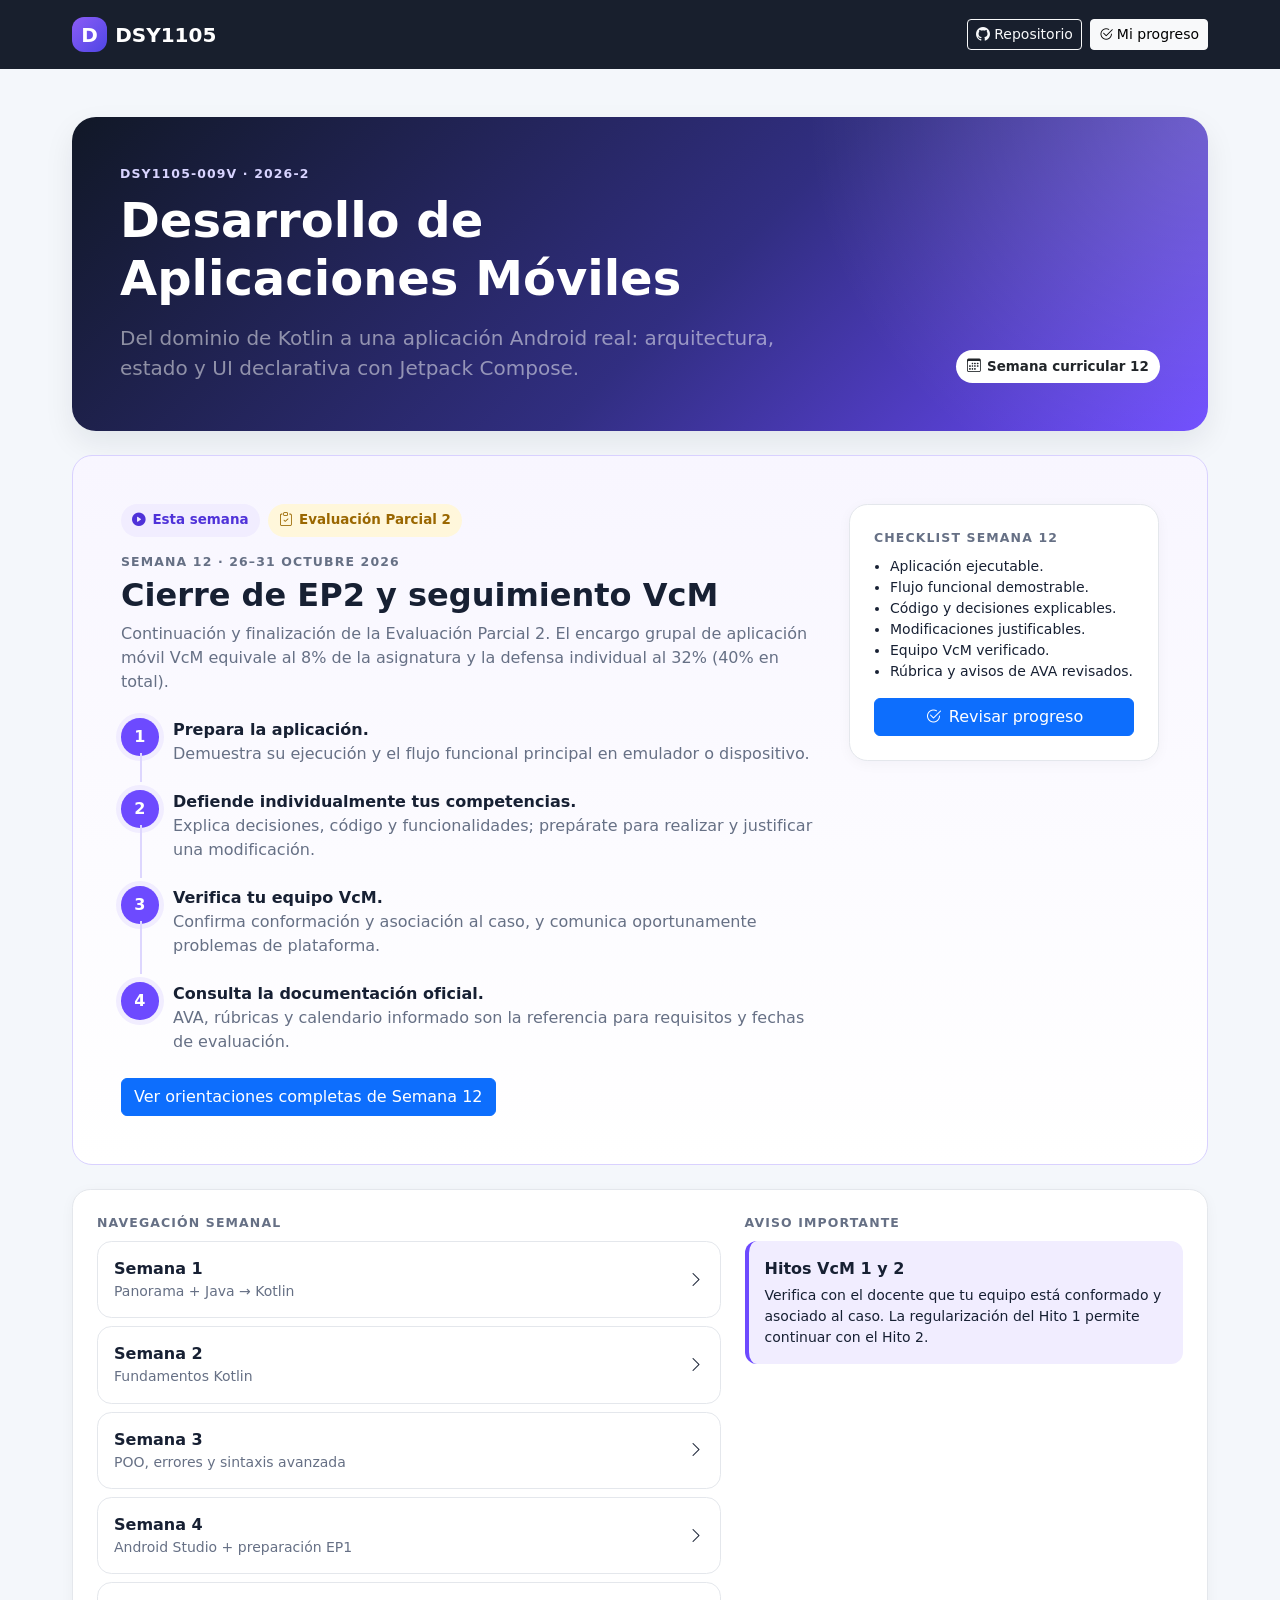
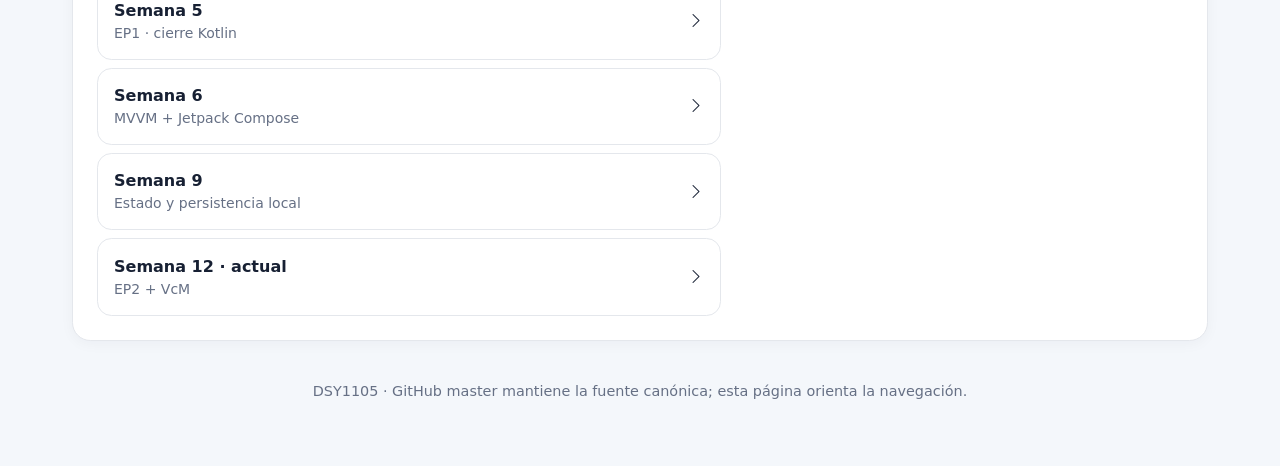
==== commit f7effea1: "docs(dsy1105): publicar orientaciones semana 12 EP2 y VcM" ====
--- a/index.html
+++ b/index.html
@@ -1 +1 @@
-<!doctype html><html lang="es"><head><meta charset="utf-8"><meta name="viewport" content="width=device-width,initial-scale=1"><title>DSY1105 · Desarrollo de Aplicaciones Móviles</title><link href="https://cdn.jsdelivr.net/npm/bootstrap@5.3.8/dist/css/bootstrap.min.css" rel="stylesheet"><link href="https://cdn.jsdelivr.net/npm/bootstrap-icons@1.11.3/font/bootstrap-icons.min.css" rel="stylesheet"><link href="styles.css" rel="stylesheet"></head><body><nav class="navbar navbar-dark topbar sticky-top"><div class="container wrap py-1"><a class="navbar-brand d-flex align-items-center gap-2 fw-bold" href="index.html"><span class="brand-mark">D</span><span>DSY1105</span></a><div class="d-flex gap-2"><a class="btn btn-sm btn-outline-light" href="repositorio-estudiante.html"><i class="bi bi-github me-1"></i>Repositorio</a><a class="btn btn-sm btn-light" href="progreso.html"><i class="bi bi-check2-circle me-1"></i>Mi progreso</a></div></div></nav><main class="container wrap py-4 py-md-5"><section class="hero p-4 p-md-5 mb-4"><div class="eyebrow mb-2">DSY1105-009V · 2026-2</div><div class="row align-items-end g-4"><div class="col-lg-8"><h1 class="display-5 fw-bold mb-3">Desarrollo de Aplicaciones Móviles</h1><p class="lead text-white-50 mb-0">Del dominio de Kotlin a una aplicación Android real: arquitectura, estado y UI declarativa con Jetpack Compose.</p></div><div class="col-lg-4 text-lg-end"><span class="status-pill bg-white text-dark"><i class="bi bi-calendar3"></i>Semana curricular 6</span></div></div></section><section class="week-focus p-4 p-md-5 mb-4"><div class="d-flex flex-column flex-lg-row gap-4 justify-content-between"><div class="flex-grow-1"><div class="d-flex flex-wrap gap-2 mb-3"><span class="status-pill status-current"><i class="bi bi-play-circle-fill"></i>Esta semana</span><span class="status-pill status-pending"><i class="bi bi-phone"></i>Android + Compose</span></div><div class="eyebrow mb-1">Semana 06 · 14–19 septiembre</div><h2 class="h2 fw-bold">Arquitectura, MVVM y primera UI con Jetpack Compose</h2><p class="muted mb-4">EP1 cerró el primer tramo. Desde ahora el foco cambia desde Kotlin de consola hacia una aplicación Android ejecutable, manteniendo la lógica separada de la interfaz.</p><div class="d-grid gap-4"><div class="route-step"><span class="route-number">1</span><strong>Comprende el nuevo modelo mental.</strong><div class="muted">UI Compose, estado, ViewModel y lógica de dominio cumplen responsabilidades distintas.</div></div><div class="route-step"><span class="route-number">2</span><strong>Crea y ejecuta un proyecto Android.</strong><div class="muted">Reconoce MainActivity, el punto de entrada de Compose y verifica el entorno en emulador o dispositivo.</div></div><div class="route-step"><span class="route-number">3</span><strong>Construye una pantalla Compose propia.</strong><div class="muted">Text, Button, Column/Row, Modifier y MaterialTheme como base.</div></div><div class="route-step"><span class="route-number">4</span><strong>Introduce estado y MVVM sólo cuando aporten.</strong><div class="muted">La UI describe; el ViewModel coordina estado/comportamiento; la lógica no debe quedar incrustada en composables.</div></div><div class="route-step"><span class="route-number">5</span><strong>Retoma PocketLog.</strong><div class="muted">Primer checkpoint Android con UI Compose y separación básica UI/lógica.</div><a href="https://github.com/cmartinezs/DSY1105-DESARROLLO-APLICACIONES-MOVILES-2026-2/tree/master/labs/semana-06-pocketlog-compose">Abrir laboratorio →</a></div></div></div><aside class="surface p-3 p-md-4 align-self-start" style="min-width:min(100%,310px)"><div class="eyebrow mb-2">Meta de Semana 6</div><ul class="small ps-3 mb-3"><li>Mi app Android ejecuta.</li><li>Construyo una pantalla Compose.</li><li>Entiendo estado básico.</li><li>Distingo UI de lógica.</li><li>Comprendo el rol inicial de ViewModel.</li><li>Actualizo mi DevLog.</li></ul><a class="btn btn-primary w-100" href="progreso.html"><i class="bi bi-check2-circle me-2"></i>Revisar progreso</a></aside></div></section><section class="surface p-4 mb-4"><div class="row g-4"><div class="col-lg-7"><div class="eyebrow mb-2">Navegación semanal</div><div class="d-grid gap-2"><a class="quick-link" href="https://github.com/cmartinezs/DSY1105-DESARROLLO-APLICACIONES-MOVILES-2026-2/tree/master/semanas/semana-01"><span><strong>Semana 1</strong><span class="muted d-block small">Panorama + Java → Kotlin</span></span><i class="bi bi-chevron-right"></i></a><a class="quick-link" href="https://github.com/cmartinezs/DSY1105-DESARROLLO-APLICACIONES-MOVILES-2026-2/tree/master/semanas/semana-02"><span><strong>Semana 2</strong><span class="muted d-block small">Fundamentos Kotlin</span></span><i class="bi bi-chevron-right"></i></a><a class="quick-link" href="https://github.com/cmartinezs/DSY1105-DESARROLLO-APLICACIONES-MOVILES-2026-2/tree/master/semanas/semana-03"><span><strong>Semana 3</strong><span class="muted d-block small">POO, errores y sintaxis avanzada</span></span><i class="bi bi-chevron-right"></i></a><a class="quick-link" href="https://github.com/cmartinezs/DSY1105-DESARROLLO-APLICACIONES-MOVILES-2026-2/tree/master/semanas/semana-04"><span><strong>Semana 4</strong><span class="muted d-block small">Android Studio + preparación EP1</span></span><i class="bi bi-chevron-right"></i></a><a class="quick-link" href="https://github.com/cmartinezs/DSY1105-DESARROLLO-APLICACIONES-MOVILES-2026-2/tree/master/semanas/semana-05"><span><strong>Semana 5</strong><span class="muted d-block small">EP1 · cierre Kotlin</span></span><i class="bi bi-chevron-right"></i></a><a class="quick-link" href="https://github.com/cmartinezs/DSY1105-DESARROLLO-APLICACIONES-MOVILES-2026-2/tree/master/semanas/semana-06"><span><strong>Semana 6 · actual</strong><span class="muted d-block small">MVVM + Jetpack Compose</span></span><i class="bi bi-chevron-right"></i></a></div></div><div class="col-lg-5"><div class="eyebrow mb-2">Lo que viene</div><div class="callout"><strong>Semana 7</strong><div class="small mt-1">Diseño visual profesional, adaptabilidad y navegación estructurada. Primero consolidamos una base Compose limpia.</div></div></div></div></section><footer class="text-center footer-note py-3">DSY1105 · GitHub master mantiene la fuente canónica; esta página orienta la navegación.</footer></main></body></html>+<!doctype html><html lang="es"><head><meta charset="utf-8"><meta name="viewport" content="width=device-width,initial-scale=1"><title>DSY1105 · Desarrollo de Aplicaciones Móviles</title><link href="https://cdn.jsdelivr.net/npm/bootstrap@5.3.8/dist/css/bootstrap.min.css" rel="stylesheet"><link href="https://cdn.jsdelivr.net/npm/bootstrap-icons@1.11.3/font/bootstrap-icons.min.css" rel="stylesheet"><link href="styles.css" rel="stylesheet"></head><body><nav class="navbar navbar-dark topbar sticky-top"><div class="container wrap py-1"><a class="navbar-brand d-flex align-items-center gap-2 fw-bold" href="index.html"><span class="brand-mark">D</span><span>DSY1105</span></a><div class="d-flex gap-2"><a class="btn btn-sm btn-outline-light" href="repositorio-estudiante.html"><i class="bi bi-github me-1"></i>Repositorio</a><a class="btn btn-sm btn-light" href="progreso.html"><i class="bi bi-check2-circle me-1"></i>Mi progreso</a></div></div></nav><main class="container wrap py-4 py-md-5"><section class="hero p-4 p-md-5 mb-4"><div class="eyebrow mb-2">DSY1105-009V · 2026-2</div><div class="row align-items-end g-4"><div class="col-lg-8"><h1 class="display-5 fw-bold mb-3">Desarrollo de Aplicaciones Móviles</h1><p class="lead text-white-50 mb-0">Del dominio de Kotlin a una aplicación Android real: arquitectura, estado y UI declarativa con Jetpack Compose.</p></div><div class="col-lg-4 text-lg-end"><span class="status-pill bg-white text-dark"><i class="bi bi-calendar3"></i>Semana curricular 12</span></div></div></section><section class="week-focus p-4 p-md-5 mb-4"><div class="d-flex flex-column flex-lg-row gap-4 justify-content-between"><div class="flex-grow-1"><div class="d-flex flex-wrap gap-2 mb-3"><span class="status-pill status-current"><i class="bi bi-play-circle-fill"></i>Esta semana</span><span class="status-pill status-pending"><i class="bi bi-clipboard-check"></i>Evaluación Parcial 2</span></div><div class="eyebrow mb-1">Semana 12 · 26–31 octubre 2026</div><h2 class="h2 fw-bold">Cierre de EP2 y seguimiento VcM</h2><p class="muted mb-4">Continuación y finalización de la Evaluación Parcial 2. El encargo grupal de aplicación móvil VcM equivale al 8% de la asignatura y la defensa individual al 32% (40% en total).</p><div class="d-grid gap-4"><div class="route-step"><span class="route-number">1</span><strong>Prepara la aplicación.</strong><div class="muted">Demuestra su ejecución y el flujo funcional principal en emulador o dispositivo.</div></div><div class="route-step"><span class="route-number">2</span><strong>Defiende individualmente tus competencias.</strong><div class="muted">Explica decisiones, código y funcionalidades; prepárate para realizar y justificar una modificación.</div></div><div class="route-step"><span class="route-number">3</span><strong>Verifica tu equipo VcM.</strong><div class="muted">Confirma conformación y asociación al caso, y comunica oportunamente problemas de plataforma.</div></div><div class="route-step"><span class="route-number">4</span><strong>Consulta la documentación oficial.</strong><div class="muted">AVA, rúbricas y calendario informado son la referencia para requisitos y fechas de evaluación.</div></div></div><a class="btn btn-primary mt-4" href="https://github.com/cmartinezs/DSY1105-DESARROLLO-APLICACIONES-MOVILES-2026-2/blob/master/semanas/semana-12/README.md">Ver orientaciones completas de Semana 12</a></div><aside class="surface p-3 p-md-4 align-self-start" style="min-width:min(100%,310px)"><div class="eyebrow mb-2">Checklist Semana 12</div><ul class="small ps-3 mb-3"><li>Aplicación ejecutable.</li><li>Flujo funcional demostrable.</li><li>Código y decisiones explicables.</li><li>Modificaciones justificables.</li><li>Equipo VcM verificado.</li><li>Rúbrica y avisos de AVA revisados.</li></ul><a class="btn btn-primary w-100" href="progreso.html"><i class="bi bi-check2-circle me-2"></i>Revisar progreso</a></aside></div></section><section class="surface p-4 mb-4"><div class="row g-4"><div class="col-lg-7"><div class="eyebrow mb-2">Navegación semanal</div><div class="d-grid gap-2"><a class="quick-link" href="https://github.com/cmartinezs/DSY1105-DESARROLLO-APLICACIONES-MOVILES-2026-2/tree/master/semanas/semana-01"><span><strong>Semana 1</strong><span class="muted d-block small">Panorama + Java → Kotlin</span></span><i class="bi bi-chevron-right"></i></a><a class="quick-link" href="https://github.com/cmartinezs/DSY1105-DESARROLLO-APLICACIONES-MOVILES-2026-2/tree/master/semanas/semana-02"><span><strong>Semana 2</strong><span class="muted d-block small">Fundamentos Kotlin</span></span><i class="bi bi-chevron-right"></i></a><a class="quick-link" href="https://github.com/cmartinezs/DSY1105-DESARROLLO-APLICACIONES-MOVILES-2026-2/tree/master/semanas/semana-03"><span><strong>Semana 3</strong><span class="muted d-block small">POO, errores y sintaxis avanzada</span></span><i class="bi bi-chevron-right"></i></a><a class="quick-link" href="https://github.com/cmartinezs/DSY1105-DESARROLLO-APLICACIONES-MOVILES-2026-2/tree/master/semanas/semana-04"><span><strong>Semana 4</strong><span class="muted d-block small">Android Studio + preparación EP1</span></span><i class="bi bi-chevron-right"></i></a><a class="quick-link" href="https://github.com/cmartinezs/DSY1105-DESARROLLO-APLICACIONES-MOVILES-2026-2/tree/master/semanas/semana-05"><span><strong>Semana 5</strong><span class="muted d-block small">EP1 · cierre Kotlin</span></span><i class="bi bi-chevron-right"></i></a><a class="quick-link" href="https://github.com/cmartinezs/DSY1105-DESARROLLO-APLICACIONES-MOVILES-2026-2/tree/master/semanas/semana-06"><span><strong>Semana 6</strong><span class="muted d-block small">MVVM + Jetpack Compose</span></span><i class="bi bi-chevron-right"></i></a><a class="quick-link" href="https://github.com/cmartinezs/DSY1105-DESARROLLO-APLICACIONES-MOVILES-2026-2/tree/master/semanas/semana-09"><span><strong>Semana 9</strong><span class="muted d-block small">Estado y persistencia local</span></span><i class="bi bi-chevron-right"></i></a><a class="quick-link" href="https://github.com/cmartinezs/DSY1105-DESARROLLO-APLICACIONES-MOVILES-2026-2/tree/master/semanas/semana-12"><span><strong>Semana 12 · actual</strong><span class="muted d-block small">EP2 + VcM</span></span><i class="bi bi-chevron-right"></i></a></div></div><div class="col-lg-5"><div class="eyebrow mb-2">Aviso importante</div><div class="callout"><strong>Hitos VcM 1 y 2</strong><div class="small mt-1">Verifica con el docente que tu equipo está conformado y asociado al caso. La regularización del Hito 1 permite continuar con el Hito 2.</div></div></div></div></section><footer class="text-center footer-note py-3">DSY1105 · GitHub master mantiene la fuente canónica; esta página orienta la navegación.</footer></main></body></html>
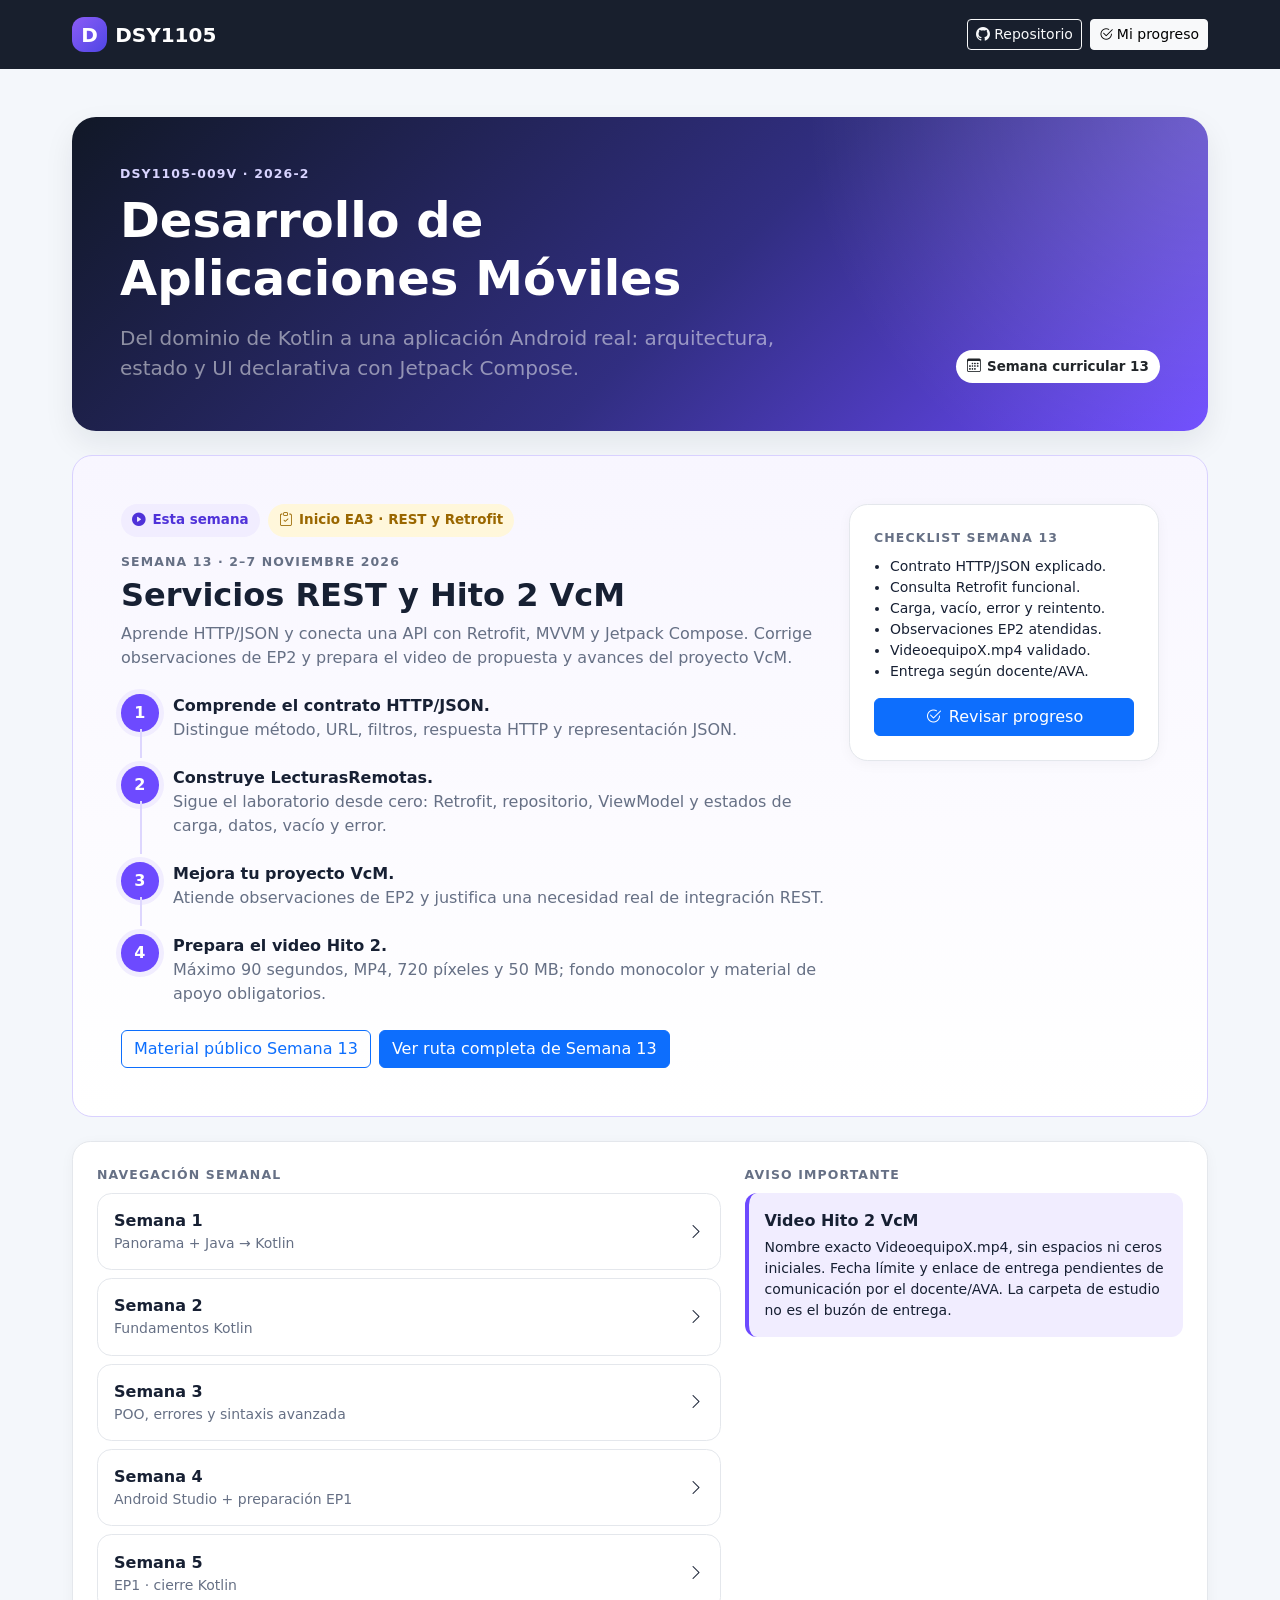
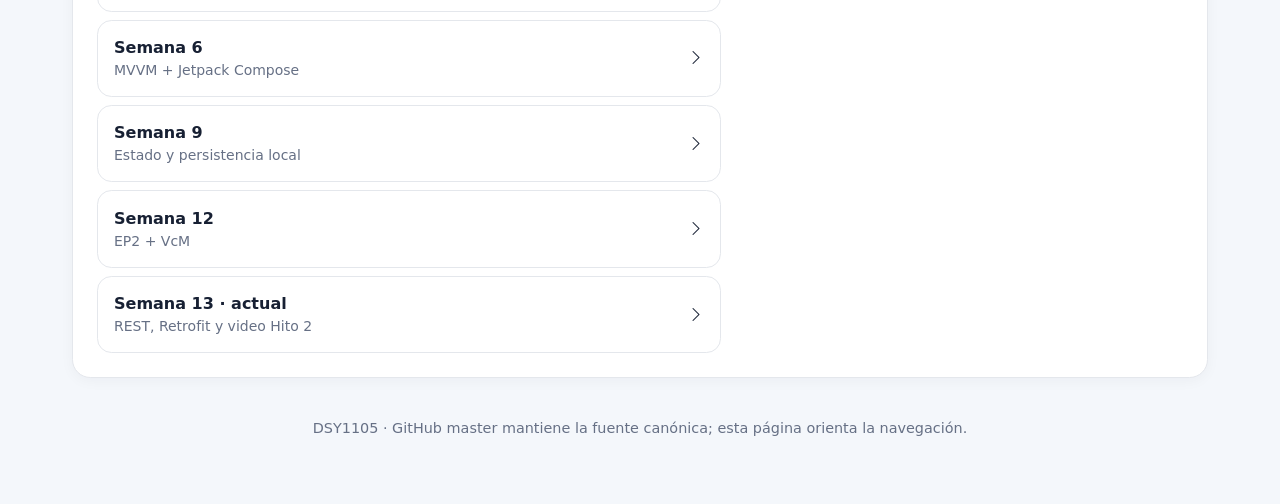
==== commit 1b6a4e82: "docs(web): actualizar portada y progreso a semana 13" ====
--- a/index.html
+++ b/index.html
@@ -1 +1 @@
-<!doctype html><html lang="es"><head><meta charset="utf-8"><meta name="viewport" content="width=device-width,initial-scale=1"><title>DSY1105 · Desarrollo de Aplicaciones Móviles</title><link href="https://cdn.jsdelivr.net/npm/bootstrap@5.3.8/dist/css/bootstrap.min.css" rel="stylesheet"><link href="https://cdn.jsdelivr.net/npm/bootstrap-icons@1.11.3/font/bootstrap-icons.min.css" rel="stylesheet"><link href="styles.css" rel="stylesheet"></head><body><nav class="navbar navbar-dark topbar sticky-top"><div class="container wrap py-1"><a class="navbar-brand d-flex align-items-center gap-2 fw-bold" href="index.html"><span class="brand-mark">D</span><span>DSY1105</span></a><div class="d-flex gap-2"><a class="btn btn-sm btn-outline-light" href="repositorio-estudiante.html"><i class="bi bi-github me-1"></i>Repositorio</a><a class="btn btn-sm btn-light" href="progreso.html"><i class="bi bi-check2-circle me-1"></i>Mi progreso</a></div></div></nav><main class="container wrap py-4 py-md-5"><section class="hero p-4 p-md-5 mb-4"><div class="eyebrow mb-2">DSY1105-009V · 2026-2</div><div class="row align-items-end g-4"><div class="col-lg-8"><h1 class="display-5 fw-bold mb-3">Desarrollo de Aplicaciones Móviles</h1><p class="lead text-white-50 mb-0">Del dominio de Kotlin a una aplicación Android real: arquitectura, estado y UI declarativa con Jetpack Compose.</p></div><div class="col-lg-4 text-lg-end"><span class="status-pill bg-white text-dark"><i class="bi bi-calendar3"></i>Semana curricular 12</span></div></div></section><section class="week-focus p-4 p-md-5 mb-4"><div class="d-flex flex-column flex-lg-row gap-4 justify-content-between"><div class="flex-grow-1"><div class="d-flex flex-wrap gap-2 mb-3"><span class="status-pill status-current"><i class="bi bi-play-circle-fill"></i>Esta semana</span><span class="status-pill status-pending"><i class="bi bi-clipboard-check"></i>Evaluación Parcial 2</span></div><div class="eyebrow mb-1">Semana 12 · 26–31 octubre 2026</div><h2 class="h2 fw-bold">Cierre de EP2 y seguimiento VcM</h2><p class="muted mb-4">Continuación y finalización de la Evaluación Parcial 2. El encargo grupal de aplicación móvil VcM equivale al 8% de la asignatura y la defensa individual al 32% (40% en total).</p><div class="d-grid gap-4"><div class="route-step"><span class="route-number">1</span><strong>Prepara la aplicación.</strong><div class="muted">Demuestra su ejecución y el flujo funcional principal en emulador o dispositivo.</div></div><div class="route-step"><span class="route-number">2</span><strong>Defiende individualmente tus competencias.</strong><div class="muted">Explica decisiones, código y funcionalidades; prepárate para realizar y justificar una modificación.</div></div><div class="route-step"><span class="route-number">3</span><strong>Verifica tu equipo VcM.</strong><div class="muted">Confirma conformación y asociación al caso, y comunica oportunamente problemas de plataforma.</div></div><div class="route-step"><span class="route-number">4</span><strong>Consulta la documentación oficial.</strong><div class="muted">AVA, rúbricas y calendario informado son la referencia para requisitos y fechas de evaluación.</div></div></div><a class="btn btn-primary mt-4" href="https://github.com/cmartinezs/DSY1105-DESARROLLO-APLICACIONES-MOVILES-2026-2/blob/master/semanas/semana-12/README.md">Ver orientaciones completas de Semana 12</a></div><aside class="surface p-3 p-md-4 align-self-start" style="min-width:min(100%,310px)"><div class="eyebrow mb-2">Checklist Semana 12</div><ul class="small ps-3 mb-3"><li>Aplicación ejecutable.</li><li>Flujo funcional demostrable.</li><li>Código y decisiones explicables.</li><li>Modificaciones justificables.</li><li>Equipo VcM verificado.</li><li>Rúbrica y avisos de AVA revisados.</li></ul><a class="btn btn-primary w-100" href="progreso.html"><i class="bi bi-check2-circle me-2"></i>Revisar progreso</a></aside></div></section><section class="surface p-4 mb-4"><div class="row g-4"><div class="col-lg-7"><div class="eyebrow mb-2">Navegación semanal</div><div class="d-grid gap-2"><a class="quick-link" href="https://github.com/cmartinezs/DSY1105-DESARROLLO-APLICACIONES-MOVILES-2026-2/tree/master/semanas/semana-01"><span><strong>Semana 1</strong><span class="muted d-block small">Panorama + Java → Kotlin</span></span><i class="bi bi-chevron-right"></i></a><a class="quick-link" href="https://github.com/cmartinezs/DSY1105-DESARROLLO-APLICACIONES-MOVILES-2026-2/tree/master/semanas/semana-02"><span><strong>Semana 2</strong><span class="muted d-block small">Fundamentos Kotlin</span></span><i class="bi bi-chevron-right"></i></a><a class="quick-link" href="https://github.com/cmartinezs/DSY1105-DESARROLLO-APLICACIONES-MOVILES-2026-2/tree/master/semanas/semana-03"><span><strong>Semana 3</strong><span class="muted d-block small">POO, errores y sintaxis avanzada</span></span><i class="bi bi-chevron-right"></i></a><a class="quick-link" href="https://github.com/cmartinezs/DSY1105-DESARROLLO-APLICACIONES-MOVILES-2026-2/tree/master/semanas/semana-04"><span><strong>Semana 4</strong><span class="muted d-block small">Android Studio + preparación EP1</span></span><i class="bi bi-chevron-right"></i></a><a class="quick-link" href="https://github.com/cmartinezs/DSY1105-DESARROLLO-APLICACIONES-MOVILES-2026-2/tree/master/semanas/semana-05"><span><strong>Semana 5</strong><span class="muted d-block small">EP1 · cierre Kotlin</span></span><i class="bi bi-chevron-right"></i></a><a class="quick-link" href="https://github.com/cmartinezs/DSY1105-DESARROLLO-APLICACIONES-MOVILES-2026-2/tree/master/semanas/semana-06"><span><strong>Semana 6</strong><span class="muted d-block small">MVVM + Jetpack Compose</span></span><i class="bi bi-chevron-right"></i></a><a class="quick-link" href="https://github.com/cmartinezs/DSY1105-DESARROLLO-APLICACIONES-MOVILES-2026-2/tree/master/semanas/semana-09"><span><strong>Semana 9</strong><span class="muted d-block small">Estado y persistencia local</span></span><i class="bi bi-chevron-right"></i></a><a class="quick-link" href="https://github.com/cmartinezs/DSY1105-DESARROLLO-APLICACIONES-MOVILES-2026-2/tree/master/semanas/semana-12"><span><strong>Semana 12 · actual</strong><span class="muted d-block small">EP2 + VcM</span></span><i class="bi bi-chevron-right"></i></a></div></div><div class="col-lg-5"><div class="eyebrow mb-2">Aviso importante</div><div class="callout"><strong>Hitos VcM 1 y 2</strong><div class="small mt-1">Verifica con el docente que tu equipo está conformado y asociado al caso. La regularización del Hito 1 permite continuar con el Hito 2.</div></div></div></div></section><footer class="text-center footer-note py-3">DSY1105 · GitHub master mantiene la fuente canónica; esta página orienta la navegación.</footer></main></body></html>+<!doctype html><html lang="es"><head><meta charset="utf-8"><meta name="viewport" content="width=device-width,initial-scale=1"><title>DSY1105 · Desarrollo de Aplicaciones Móviles</title><link href="https://cdn.jsdelivr.net/npm/bootstrap@5.3.8/dist/css/bootstrap.min.css" rel="stylesheet"><link href="https://cdn.jsdelivr.net/npm/bootstrap-icons@1.11.3/font/bootstrap-icons.min.css" rel="stylesheet"><link href="styles.css" rel="stylesheet"></head><body><nav class="navbar navbar-dark topbar sticky-top"><div class="container wrap py-1"><a class="navbar-brand d-flex align-items-center gap-2 fw-bold" href="index.html"><span class="brand-mark">D</span><span>DSY1105</span></a><div class="d-flex gap-2"><a class="btn btn-sm btn-outline-light" href="repositorio-estudiante.html"><i class="bi bi-github me-1"></i>Repositorio</a><a class="btn btn-sm btn-light" href="progreso.html"><i class="bi bi-check2-circle me-1"></i>Mi progreso</a></div></div></nav><main class="container wrap py-4 py-md-5"><section class="hero p-4 p-md-5 mb-4"><div class="eyebrow mb-2">DSY1105-009V · 2026-2</div><div class="row align-items-end g-4"><div class="col-lg-8"><h1 class="display-5 fw-bold mb-3">Desarrollo de Aplicaciones Móviles</h1><p class="lead text-white-50 mb-0">Del dominio de Kotlin a una aplicación Android real: arquitectura, estado y UI declarativa con Jetpack Compose.</p></div><div class="col-lg-4 text-lg-end"><span class="status-pill bg-white text-dark"><i class="bi bi-calendar3"></i>Semana curricular 13</span></div></div></section><section class="week-focus p-4 p-md-5 mb-4"><div class="d-flex flex-column flex-lg-row gap-4 justify-content-between"><div class="flex-grow-1"><div class="d-flex flex-wrap gap-2 mb-3"><span class="status-pill status-current"><i class="bi bi-play-circle-fill"></i>Esta semana</span><span class="status-pill status-pending"><i class="bi bi-clipboard-check"></i>Inicio EA3 · REST y Retrofit</span></div><div class="eyebrow mb-1">Semana 13 · 2–7 noviembre 2026</div><h2 class="h2 fw-bold">Servicios REST y Hito 2 VcM</h2><p class="muted mb-4">Aprende HTTP/JSON y conecta una API con Retrofit, MVVM y Jetpack Compose. Corrige observaciones de EP2 y prepara el video de propuesta y avances del proyecto VcM.</p><div class="d-grid gap-4"><div class="route-step"><span class="route-number">1</span><strong>Comprende el contrato HTTP/JSON.</strong><div class="muted">Distingue método, URL, filtros, respuesta HTTP y representación JSON.</div></div><div class="route-step"><span class="route-number">2</span><strong>Construye LecturasRemotas.</strong><div class="muted">Sigue el laboratorio desde cero: Retrofit, repositorio, ViewModel y estados de carga, datos, vacío y error.</div></div><div class="route-step"><span class="route-number">3</span><strong>Mejora tu proyecto VcM.</strong><div class="muted">Atiende observaciones de EP2 y justifica una necesidad real de integración REST.</div></div><div class="route-step"><span class="route-number">4</span><strong>Prepara el video Hito 2.</strong><div class="muted">Máximo 90 segundos, MP4, 720 píxeles y 50 MB; fondo monocolor y material de apoyo obligatorios.</div></div></div><a class="btn btn-outline-primary mt-4 me-2" href="https://drive.google.com/drive/folders/13-mGFaKMLyDonrS1et5FfMMY0rSMexlS">Material público Semana 13</a><a class="btn btn-primary mt-4" href="https://github.com/cmartinezs/DSY1105-DESARROLLO-APLICACIONES-MOVILES-2026-2/blob/master/semanas/semana-13/README.md">Ver ruta completa de Semana 13</a></div><aside class="surface p-3 p-md-4 align-self-start" style="min-width:min(100%,310px)"><div class="eyebrow mb-2">Checklist Semana 13</div><ul class="small ps-3 mb-3"><li>Contrato HTTP/JSON explicado.</li><li>Consulta Retrofit funcional.</li><li>Carga, vacío, error y reintento.</li><li>Observaciones EP2 atendidas.</li><li>VideoequipoX.mp4 validado.</li><li>Entrega según docente/AVA.</li></ul><a class="btn btn-primary w-100" href="progreso.html"><i class="bi bi-check2-circle me-2"></i>Revisar progreso</a></aside></div></section><section class="surface p-4 mb-4"><div class="row g-4"><div class="col-lg-7"><div class="eyebrow mb-2">Navegación semanal</div><div class="d-grid gap-2"><a class="quick-link" href="https://github.com/cmartinezs/DSY1105-DESARROLLO-APLICACIONES-MOVILES-2026-2/tree/master/semanas/semana-01"><span><strong>Semana 1</strong><span class="muted d-block small">Panorama + Java → Kotlin</span></span><i class="bi bi-chevron-right"></i></a><a class="quick-link" href="https://github.com/cmartinezs/DSY1105-DESARROLLO-APLICACIONES-MOVILES-2026-2/tree/master/semanas/semana-02"><span><strong>Semana 2</strong><span class="muted d-block small">Fundamentos Kotlin</span></span><i class="bi bi-chevron-right"></i></a><a class="quick-link" href="https://github.com/cmartinezs/DSY1105-DESARROLLO-APLICACIONES-MOVILES-2026-2/tree/master/semanas/semana-03"><span><strong>Semana 3</strong><span class="muted d-block small">POO, errores y sintaxis avanzada</span></span><i class="bi bi-chevron-right"></i></a><a class="quick-link" href="https://github.com/cmartinezs/DSY1105-DESARROLLO-APLICACIONES-MOVILES-2026-2/tree/master/semanas/semana-04"><span><strong>Semana 4</strong><span class="muted d-block small">Android Studio + preparación EP1</span></span><i class="bi bi-chevron-right"></i></a><a class="quick-link" href="https://github.com/cmartinezs/DSY1105-DESARROLLO-APLICACIONES-MOVILES-2026-2/tree/master/semanas/semana-05"><span><strong>Semana 5</strong><span class="muted d-block small">EP1 · cierre Kotlin</span></span><i class="bi bi-chevron-right"></i></a><a class="quick-link" href="https://github.com/cmartinezs/DSY1105-DESARROLLO-APLICACIONES-MOVILES-2026-2/tree/master/semanas/semana-06"><span><strong>Semana 6</strong><span class="muted d-block small">MVVM + Jetpack Compose</span></span><i class="bi bi-chevron-right"></i></a><a class="quick-link" href="https://github.com/cmartinezs/DSY1105-DESARROLLO-APLICACIONES-MOVILES-2026-2/tree/master/semanas/semana-09"><span><strong>Semana 9</strong><span class="muted d-block small">Estado y persistencia local</span></span><i class="bi bi-chevron-right"></i></a><a class="quick-link" href="https://github.com/cmartinezs/DSY1105-DESARROLLO-APLICACIONES-MOVILES-2026-2/tree/master/semanas/semana-12"><span><strong>Semana 12</strong><span class="muted d-block small">EP2 + VcM</span></span><i class="bi bi-chevron-right"></i></a><a class="quick-link" href="https://github.com/cmartinezs/DSY1105-DESARROLLO-APLICACIONES-MOVILES-2026-2/tree/master/semanas/semana-13"><span><strong>Semana 13 · actual</strong><span class="muted d-block small">REST, Retrofit y video Hito 2</span></span><i class="bi bi-chevron-right"></i></a></div></div><div class="col-lg-5"><div class="eyebrow mb-2">Aviso importante</div><div class="callout"><strong>Video Hito 2 VcM</strong><div class="small mt-1">Nombre exacto VideoequipoX.mp4, sin espacios ni ceros iniciales. Fecha límite y enlace de entrega pendientes de comunicación por el docente/AVA. La carpeta de estudio no es el buzón de entrega.</div></div></div></div></section><footer class="text-center footer-note py-3">DSY1105 · GitHub master mantiene la fuente canónica; esta página orienta la navegación.</footer></main></body></html>
